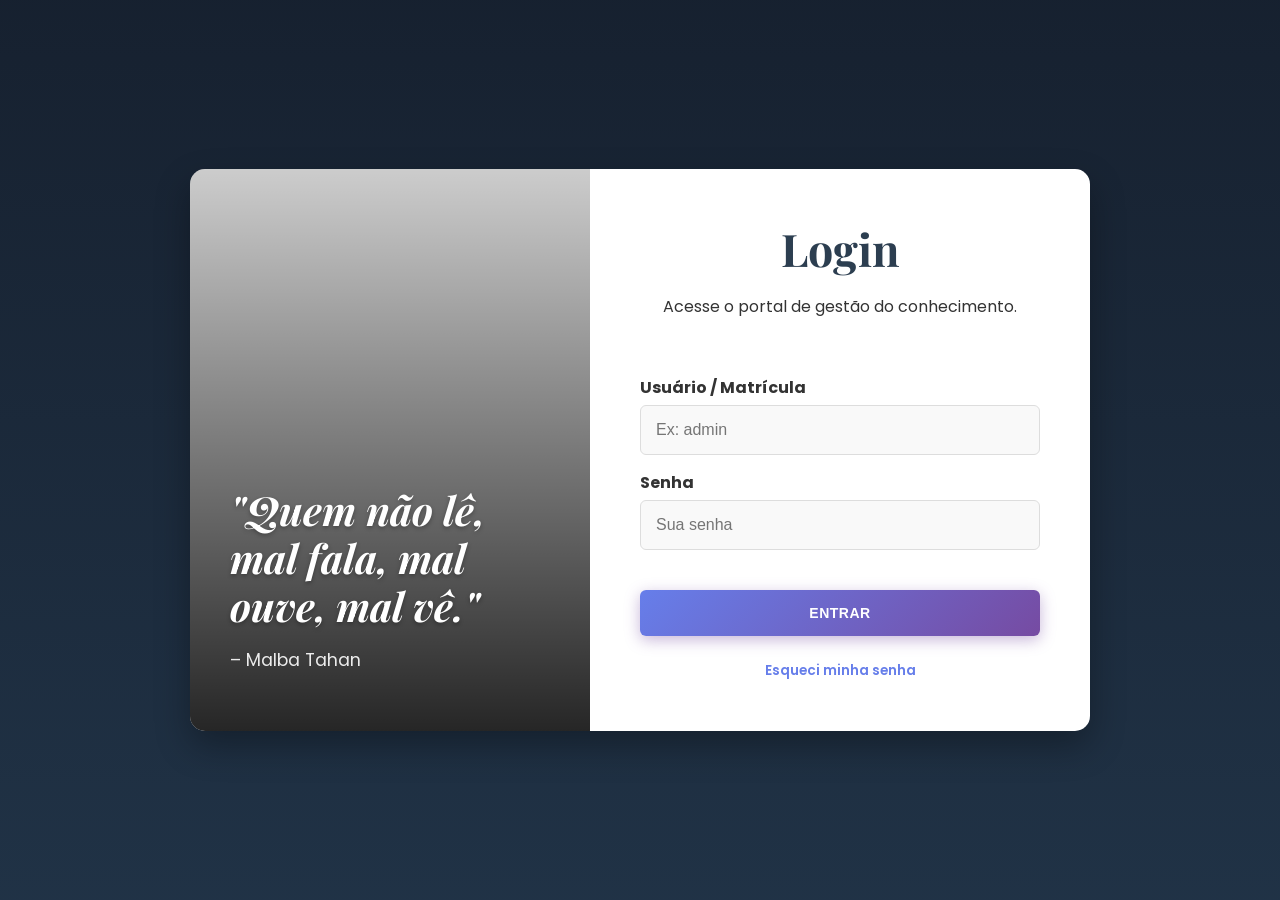
==== login.html @ e7c08247 "primeiro commit" ====
<!DOCTYPE html>
<html lang="pt-BR">
<head>
    <meta charset="UTF-8">
    <meta name="viewport" content="width=device-width, initial-scale=1.0">
    <title>BiblioTech - Login</title>
    <link rel="stylesheet" href="styles.css">
    <!-- Importando fontes elegantes do Google Fonts -->
    <link href="https://fonts.googleapis.com/css2?family=Playfair+Display:ital,wght@0,700;1,400&family=Poppins:wght@300;400;600&display=swap" rel="stylesheet">
</head>
<body>
    <div class="login-container">
        <div class="login-card">
            <!-- Lado da Imagem (Decorativo) -->
            <div class="login-image-side">
                <div class="overlay-content">
                    <h2 id="frase-destaque"></h2>
                    <p id="autor-frase"></p>
                </div>
            </div>

            <!-- Lado do Formulário -->
            <div class="login-form-side">
                <div class="login-header">
                    <h1>Login</h1>
                    <p>Acesse o portal de gestão do conhecimento.</p>
                </div>
                
                <form onsubmit="realizarLogin(event)">
                    <div class="form-group">
                        <label for="usuario">Usuário / Matrícula</label>
                        <input type="text" id="usuario" placeholder="Ex: admin" required>
                    </div>
                    
                    <div class="form-group">
                        <label for="senha">Senha</label>
                        <input type="password" id="senha" placeholder="Sua senha" required>
                    </div>

                    <button type="submit" class="btn-primary full-width">Entrar</button>
                </form>
                
                <div class="login-footer">
                    <a href="#">Esqueci minha senha</a>
                </div>
            </div>
        </div>
    </div>

    <script>
        // Frases motivacionais aleatórias
        const frases = [
            { texto: "Um livro é um sonho que você segura na mão.", autor: "Neil Gaiman" },
            { texto: "Ler é viajar sem sair do lugar.", autor: "Autor Desconhecido" },
            { texto: "A leitura engrandece a alma.", autor: "Voltaire" },
            { texto: "Quem não lê, mal fala, mal ouve, mal vê.", autor: "Malba Tahan" },
            { texto: "Muitos homens iniciaram uma nova era na sua vida a partir da leitura de um livro.", autor: "Henry David Thoreau" },
            { texto: "Os livros não mudam o mundo, quem muda o mundo são as pessoas. Os livros só mudam as pessoas.", autor: "Mário Quintana" },
            { texto: "A leitura é para o intelecto o que o exercício é para o corpo.", autor: "Joseph Addison" },
            { texto: "Sempre imaginei que o paraíso fosse uma espécie de livraria.", autor: "Jorge Luis Borges" }
        ];

        // Seleciona uma frase aleatória ao carregar
        const fraseEl = document.getElementById('frase-destaque');
        const autorEl = document.getElementById('autor-frase');
        
        const indiceAleatorio = Math.floor(Math.random() * frases.length);
        fraseEl.textContent = `"${frases[indiceAleatorio].texto}"`;
        autorEl.textContent = `– ${frases[indiceAleatorio].autor}`;

        function realizarLogin(event) {
            event.preventDefault();
            // Simulação de autenticação
            const usuario = document.getElementById('usuario').value;
            const senha = document.getElementById('senha').value;

            // Lógica simples para definir o papel (role)
            let role = 'user'; // Papel padrão
            if (usuario.toLowerCase() === 'admin' && senha === 'admin') {
                role = 'admin';
            }

            localStorage.setItem('usuarioLogado', usuario);
            localStorage.setItem('userRole', role); // Salva o papel do usuário
            // Simula o login redirecionando para o painel principal
            window.location.href = "index.html";
        }
    </script>
</body>
</html>
---- styles.css ----
body {
    font-family: 'Poppins', sans-serif; /* Fonte mais moderna para o corpo */
    margin: 0;
    background-color: #f4f4f9;
    color: #333;
}

.app-container {
    display: flex;
    min-height: 100vh;
}

/* Sidebar */
.sidebar {
    width: 250px;
    background-color: #2c3e50; /* Cor de fundo de segurança */
    /* Textura de fundo com livros para a barra lateral */
    background-image: linear-gradient(rgba(44, 62, 80, 0.9), rgba(44, 62, 80, 0.9)), url('https://images.unsplash.com/photo-1481627834876-b7833e8f5570?ixlib=rb-1.2.1&auto=format&fit=crop&w=2282&q=80');
    background-size: cover;
    color: white;
    display: flex;
    flex-direction: column;
}

.sidebar .logo {
    padding: 20px;
    text-align: center;
    background-color: #1a252f;
}

/* Adiciona um ícone de livros antes do título */
.sidebar .logo h2::before {
    content: "📚 ";
}

.sidebar nav ul {
    list-style: none;
    padding: 0;
    margin: 0;
}

.sidebar nav a {
    display: block;
    padding: 15px 20px;
    color: #ecf0f1;
    text-decoration: none;
    border-bottom: 1px solid #34495e;
}

.sidebar nav a:hover, .sidebar nav a.active {
    background-color: #34495e;
}

/* Conteúdo Principal */
.content {
    flex: 1;
    padding: 20px;
    /* Fundo temático para a área principal */
    background-image: linear-gradient(rgba(244, 244, 249, 0.92), rgba(244, 244, 249, 0.92)), url('https://images.unsplash.com/photo-1507842217121-9e93c8ddd37f?ixlib=rb-1.2.1&auto=format&fit=crop&w=1950&q=80');
    background-size: cover;
    background-attachment: fixed;
}

header {
    display: flex;
    justify-content: space-between;
    align-items: center;
    margin-bottom: 30px;
    border-bottom: 2px solid #ddd;
    padding-bottom: 10px;
}

header #usuario-logado {
    font-weight: bold;
    animation: fadeIn 2.5s ease-in-out;
}

.card {
    background: white;
    padding: 20px;
    border-radius: 8px;
    box-shadow: 0 2px 5px rgba(0,0,0,0.1);
    margin-bottom: 20px;
}

.form-group {
    margin-bottom: 15px;
}

.form-group label {
    display: block;
    margin-bottom: 5px;
    font-weight: bold;
}

.form-group input {
    width: 100%;
    padding: 10px;
    border: 1px solid #ccc;
    border-radius: 4px;
    box-sizing: border-box;
}

.btn-primary {
    /* Gradiente chamativo */
    background: linear-gradient(135deg, #667eea 0%, #764ba2 100%); /* Roxo/Azul Vibrante */
    color: white;
    border: none;
    padding: 10px 20px;
    border-radius: 6px;
    cursor: pointer;
    font-size: 16px;
    font-weight: 600;
    box-shadow: 0 4px 15px rgba(118, 75, 162, 0.4); /* Sombra colorida */
    transition: transform 0.2s, box-shadow 0.2s;
}

.btn-primary:hover {
    transform: translateY(-2px);
    box-shadow: 0 6px 20px rgba(118, 75, 162, 0.6);
}

.btn-excluir {
    background-color: #e74c3c;
    color: white;
    border: none;
    border-radius: 4px;
    padding: 5px 10px;
    cursor: pointer;
    font-size: 0.8rem;
    font-weight: bold;
    transition: background-color 0.2s;
}
.btn-excluir:hover {
    background-color: #c0392b;
}

/* Tabela */
.tabela-dados {
    width: 100%;
    border-collapse: collapse;
    margin-top: 10px;
}

.tabela-dados th, .tabela-dados td {
    padding: 12px;
    text-align: left;
    border-bottom: 1px solid #ddd;
}

.status-atrasado { color: #e74c3c; font-weight: bold; }
.status-aberto { color: #2980b9; font-weight: bold; }

/* Miniatura da capa na tabela de empréstimos */
.capa-miniatura {
    width: 30px;
    height: 45px;
    object-fit: cover;
    border-radius: 2px;
    box-shadow: 0 1px 3px rgba(0,0,0,0.2);
}

/* Estilos da Página de Login */
.login-container {
    display: flex;
    justify-content: center;
    align-items: center;
    height: 100vh;
    background-color: #1a252f;
    /* Imagem profissional: Biblioteca com estantes e pessoas lendo/estudando */
    background-image: linear-gradient(rgba(20, 30, 48, 0.6), rgba(36, 59, 85, 0.6)), url('https://images.unsplash.com/photo-1524995997946-a1c2e315a42f?ixlib=rb-1.2.1&auto=format&fit=crop&w=1950&q=80');
    background-size: cover;
    background-position: center;
    background-attachment: fixed;
}

.login-card {
    display: flex; /* Ativa o layout lado a lado */
    background: white;
    border-radius: 15px;
    box-shadow: 0 15px 35px rgba(0,0,0,0.3);
    width: 90%;
    max-width: 900px;
    min-height: 550px;
    overflow: hidden; /* Garante que a imagem respeite as bordas arredondadas */
    padding: 0; /* Remove padding do container principal */
    border-top: none; /* Remove a borda superior do estilo anterior */
}

/* Lado da Imagem */
.login-image-side {
    flex: 1; /* Ocupa 50% do espaço */
    background-image: url('https://images.unsplash.com/photo-1521587760476-6c12a4b040da?ixlib=rb-1.2.1&auto=format&fit=crop&w=1350&q=80');
    background-size: cover;
    background-position: center;
    position: relative;
    display: flex;
    align-items: flex-end;
    color: white;
}

.login-image-side::before {
    content: '';
    position: absolute;
    top: 0; left: 0; right: 0; bottom: 0;
    background: linear-gradient(to top, rgba(0,0,0,0.85), rgba(0,0,0,0.2));
}

.overlay-content {
    position: relative;
    padding: 40px;
    z-index: 1;
    animation: fadeIn 2.5s ease-in-out; /* Aplica a animação mais lenta */
}

.overlay-content h2 {
    font-family: 'Playfair Display', serif;
    font-style: italic;
    margin-bottom: 15px;
    font-size: 2.5rem;
    line-height: 1.2;
    text-shadow: 0 2px 4px rgba(0,0,0,0.3);
}

.overlay-content p {
    font-size: 1.1rem;
    opacity: 0.9;
}

/* Lado do Formulário */
.login-form-side {
    flex: 1; /* Ocupa os outros 50% */
    padding: 50px;
    display: flex;
    flex-direction: column;
    justify-content: center;
}

.login-header {
    text-align: center;
    margin-bottom: 40px;
}

.login-header h1 {
    margin: 0 0 10px 0;
    font-family: 'Playfair Display', serif;
    color: #2c3e50;
    font-size: 2.8rem;
    font-weight: 700;
}

/* Inputs mais bonitos */
.login-form-side input { /* Seletor mais específico */
    padding: 15px;
    background-color: #f9f9f9;
    border: 1px solid #ddd;
    border-radius: 6px;
    font-size: 16px;
    transition: border-color 0.3s;
}

.login-form-side input:focus { /* Seletor mais específico */
    border-color: #667eea;
    background-color: #fff;
    outline: none;
    box-shadow: 0 0 0 3px rgba(102, 126, 234, 0.1);
}

.full-width {
    width: 100%;
    font-size: 18px;
    padding: 15px;
    margin-top: 25px;
    font-weight: bold;
    letter-spacing: 0.5px;
    text-transform: uppercase;
    font-size: 14px;
}

.login-footer {
    text-align: center;
    margin-top: 25px;
    font-size: 0.85rem;
    color: #7f8c8d;
}

.login-footer a {
    color: #667eea;
    text-decoration: none;
    font-weight: 600;
}

.login-footer a:hover {
    text-decoration: underline;
}

/* Responsividade para celulares */
@media (max-width: 768px) {
    .login-card {
        flex-direction: column;
        max-width: 400px;
        min-height: auto;
    }
    .login-image-side {
        display: none; /* Esconde a imagem em telas pequenas */
    }
    .login-form-side {
        padding: 30px;
    }
}

/* Animação de Fade In */
@keyframes fadeIn {
    from {
        opacity: 0;
        transform: translateY(20px);
    }
    to {
        opacity: 1;
        transform: translateY(0);
    }
}

/* Estilos da Seção de Livros */
.genero-titulo {
    border-bottom: 2px solid #2c3e50;
    padding-bottom: 5px;
    margin-top: 30px;
    color: #2c3e50;
}

.livros-lista {
    display: flex;
    flex-wrap: wrap;
    gap: 25px;
    margin-top: 20px;
    justify-content: flex-start;
}

.livro-card {
    background-color: #fff;
    border-radius: 12px;
    box-shadow: 0 4px 15px rgba(0,0,0,0.08);
    width: 180px;
    text-align: center;
    position: relative;
    padding: 15px;
    transition: transform 0.3s ease, box-shadow 0.3s ease;
    cursor: pointer;
    display: flex;
    flex-direction: column;
    align-items: center;
    justify-content: space-between;
}

.livro-card:hover {
    transform: translateY(-8px);
    box-shadow: 0 12px 24px rgba(0,0,0,0.15);
}

.livro-capa {
    width: 100%;
    height: 240px;
    object-fit: cover;
    border-radius: 6px;
    /* Sombra mais elaborada para dar profundidade */
    box-shadow: 
        -1px 1px 3px rgba(0,0,0,0.1),
        -3px 3px 8px rgba(0,0,0,0.1),
        -5px 5px 15px rgba(0,0,0,0.1);
    margin-bottom: 10px;
    border: 1px solid rgba(0,0,0,0.1); /* Borda sutil */
    transition: transform 0.3s ease, box-shadow 0.3s ease;
}

.livro-card:hover .livro-capa {
    transform: scale(1.03); /* Aumenta levemente a capa */
    box-shadow: 
        -1px 1px 5px rgba(0,0,0,0.15),
        -5px 5px 15px rgba(0,0,0,0.15),
        -10px 10px 25px rgba(0,0,0,0.15);
}

.livro-titulo {
    font-weight: 700;
    margin-top: 10px;
    font-size: 0.95rem;
    color: #2c3e50;
    line-height: 1.4;
    min-height: 40px;
}

.btn-excluir-livro {
    position: absolute;
    top: 5px;
    right: 5px;
    background-color: #e74c3c;
    color: white;
    border: none;
    border-radius: 50%;
    width: 25px;
    height: 25px;
    font-weight: bold;
    cursor: pointer;
    opacity: 0.8;
    transition: opacity 0.2s;
}
.btn-excluir-livro:hover {
    opacity: 1;
}

.btn-solicitar {
    margin-top: 12px;
    padding: 8px 16px;
    background-color: #667eea;
    color: white;
    border: none;
    border-radius: 20px;
    font-size: 0.85rem;
    font-weight: 600;
    cursor: pointer;
    transition: background-color 0.2s;
    width: 100%;
}

.btn-solicitar:hover {
    background-color: #5a6fd6;
}

/* Estilos do Modal */
.modal {
    display: none;
    position: fixed;
    z-index: 1000;
    left: 0;
    top: 0;
    width: 100%;
    height: 100%;
    overflow: auto;
    background-color: rgba(0,0,0,0.6);
    justify-content: center;
    align-items: center;
}

.modal-content {
    background-color: #fefefe;
    margin: auto;
    padding: 30px;
    border-radius: 15px;
    box-shadow: 0 5px 25px rgba(0,0,0,0.3);
    width: 90%;
    max-width: 800px;
    position: relative;
    animation: fadeIn 0.5s;
}

.close-button {
    color: #aaa;
    position: absolute;
    top: 15px;
    right: 25px;
    font-size: 28px;
    font-weight: bold;
    cursor: pointer;
}

.close-button:hover,
.close-button:focus {
    color: #333;
}

.modal-body {
    display: flex;
    gap: 30px;
}

.modal-capa {
    width: 250px;
    height: auto;
    object-fit: contain;
    border-radius: 10px;
    box-shadow: 0 4px 15px rgba(0,0,0,0.2);
}

.modal-info {
    flex: 1;
}

.modal-info h2 {
    margin-top: 0;
    color: #2c3e50;
}

.modal-info h3 {
    border-bottom: 2px solid #667eea;
    padding-bottom: 5px;
    margin-top: 20px;
    color: #333;
}

.modal-info p {
    line-height: 1.6;
    text-align: justify;
}
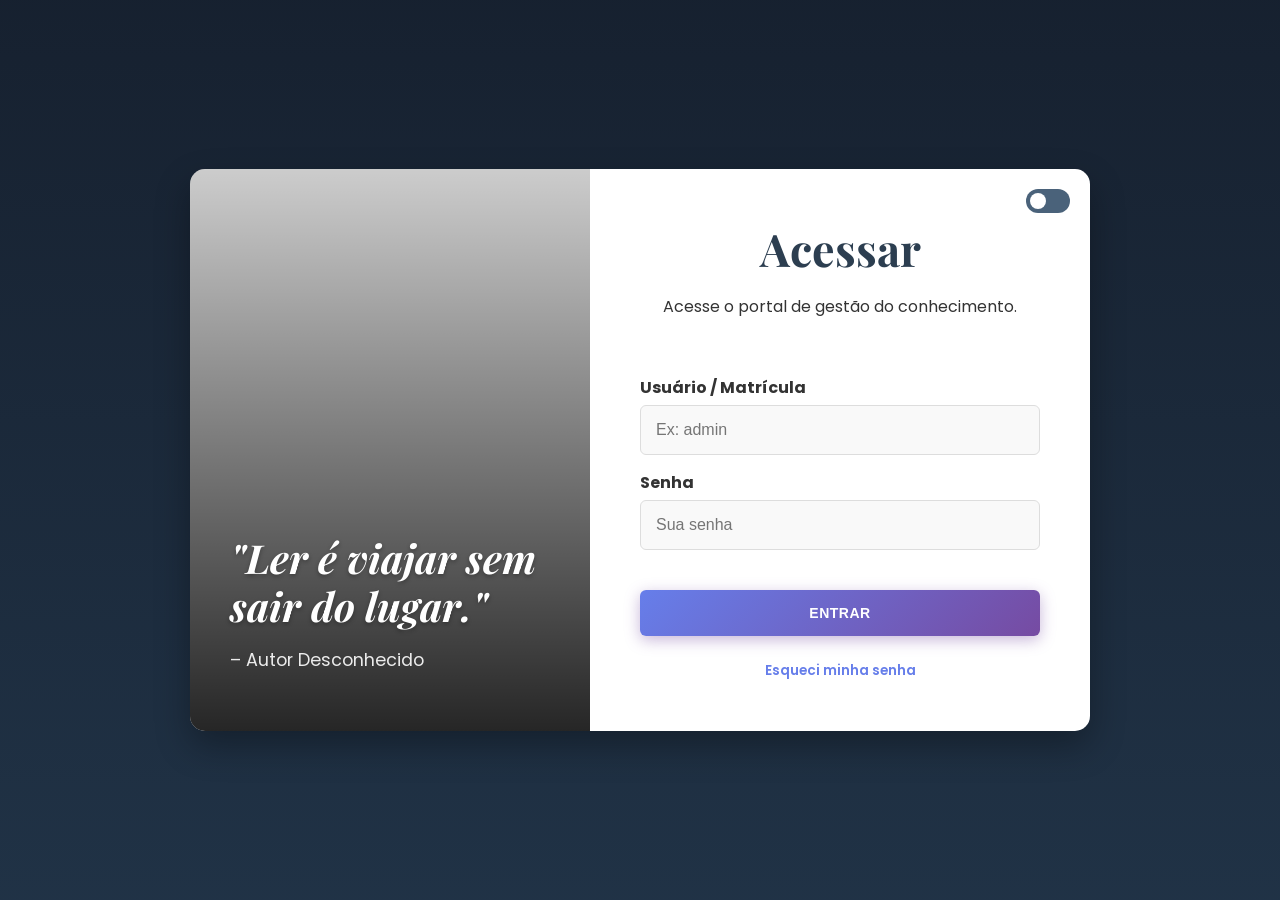
==== commit 82cd9dcd: "atualização tela home" ====
--- a/login.html
+++ b/login.html
@@ -3,7 +3,7 @@
 <head>
     <meta charset="UTF-8">
     <meta name="viewport" content="width=device-width, initial-scale=1.0">
-    <title>BiblioTech - Login</title>
+    <title>BiblioTech - Acesso</title>
     <link rel="stylesheet" href="styles.css">
     <!-- Importando fontes elegantes do Google Fonts -->
     <link href="https://fonts.googleapis.com/css2?family=Playfair+Display:ital,wght@0,700;1,400&family=Poppins:wght@300;400;600&display=swap" rel="stylesheet">
@@ -21,8 +21,16 @@
 
             <!-- Lado do Formulário -->
             <div class="login-form-side">
+                <!-- Botão de Modo Noturno -->
+                <div class="theme-switch-wrapper" style="position: absolute; top: 20px; right: 20px;">
+                    <label class="theme-switch" for="dark-mode-toggle">
+                        <input type="checkbox" id="dark-mode-toggle" />
+                        <span class="slider round"></span>
+                    </label>
+                </div>
+
                 <div class="login-header">
-                    <h1>Login</h1>
+                    <h1>Acessar</h1>
                     <p>Acesse o portal de gestão do conhecimento.</p>
                 </div>
                 
@@ -41,10 +49,40 @@
                 </form>
                 
                 <div class="login-footer">
-                    <a href="#">Esqueci minha senha</a>
+                    <a href="#" onclick="abrirModalRecuperarSenha(event)">Esqueci minha senha</a>
                 </div>
             </div>
         </div>
+    </div>
+
+    <!-- Modal de Recuperação de Senha -->
+    <div id="recuperar-senha-modal" class="modal">
+        <div class="modal-content" style="max-width: 450px;">
+            <span class="close-button" onclick="fecharModalRecuperarSenha()">&times;</span>
+            <h2>Recuperar Senha</h2>
+            <p>Informe sua matrícula para encontrar sua senha.</p>
+            <form onsubmit="recuperarSenha(event)">
+                <div class="form-group">
+                    <label for="matricula-recuperar">Usuário / Matrícula</label>
+                    <input type="text" id="matricula-recuperar" placeholder="Sua matrícula" required>
+                </div>
+                <button type="submit" class="btn-primary full-width">Recuperar</button>
+            </form>
+            <div id="resultado-recuperacao" style="margin-top: 20px; text-align: center;"></div>
+        </div>
+    </div>
+
+    <!-- Tela de Carregamento com Animação de Livro -->
+    <div id="loading-overlay">
+        <div class="book">
+            <div class="book__pg-shadow"></div>
+            <div class="book__pg"></div>
+            <div class="book__pg book__pg--2"></div>
+            <div class="book__pg book__pg--3"></div>
+            <div class="book__pg book__pg--4"></div>
+            <div class="book__pg book__pg--5"></div>
+        </div>
+        <p>Verificando, aguarde...</p>
     </div>
 
     <script>
@@ -68,8 +106,72 @@
         fraseEl.textContent = `"${frases[indiceAleatorio].texto}"`;
         autorEl.textContent = `– ${frases[indiceAleatorio].autor}`;
 
+        // --- Lógica do Modo Noturno ---
+        const darkModeToggle = document.getElementById('dark-mode-toggle');
+
+        function toggleDarkMode() {
+            document.body.classList.toggle('dark-mode');
+            const isDarkMode = document.body.classList.contains('dark-mode');
+            localStorage.setItem('theme', isDarkMode ? 'dark' : 'light');
+        }
+
+        // Aplica o tema ao carregar a página
+        if (localStorage.getItem('theme') === 'dark') {
+            document.body.classList.add('dark-mode');
+            if (darkModeToggle) darkModeToggle.checked = true;
+        }
+
+        // Adiciona o evento de clique ao botão
+        if (darkModeToggle) {
+            darkModeToggle.addEventListener('change', toggleDarkMode);
+        }
+        // --- Fim da Lógica do Modo Noturno ---
+
+        // --- Lógica de Recuperação de Senha ---
+        // OBS: A lista de alunos é duplicada aqui para a simulação,
+        // pois a página de login não carrega o script.js principal.
+        const mockAlunos = [
+            { id: 1, nome: 'Maria Oliveira', matricula: 'RA001', senha: '123' },
+            { id: 2, nome: 'Pedro Santos', matricula: 'RA002', senha: '456' },
+            { id: 3, nome: 'Davi Soares', matricula: 'admin', senha: 'admin' }
+        ];
+
+        const modalRecuperar = document.getElementById('recuperar-senha-modal');
+        const resultadoRecuperacaoEl = document.getElementById('resultado-recuperacao');
+
+        function abrirModalRecuperarSenha(event) {
+            event.preventDefault();
+            resultadoRecuperacaoEl.innerHTML = ''; // Limpa resultados anteriores
+            document.getElementById('matricula-recuperar').value = ''; // Limpa input
+            modalRecuperar.style.display = 'flex';
+        }
+
+        function fecharModalRecuperarSenha() {
+            modalRecuperar.style.display = 'none';
+        }
+
+        function recuperarSenha(event) {
+            event.preventDefault();
+            const matricula = document.getElementById('matricula-recuperar').value;
+            const alunoEncontrado = mockAlunos.find(aluno => aluno.matricula.toLowerCase() === matricula.toLowerCase());
+
+            if (alunoEncontrado) {
+                resultadoRecuperacaoEl.innerHTML = `<p style="color: #27ae60; font-weight: bold;">Usuário encontrado! Sua senha é: <strong>${alunoEncontrado.senha}</strong></p>`;
+            } else {
+                resultadoRecuperacaoEl.innerHTML = `<p style="color: #e74c3c; font-weight: bold;">Usuário não encontrado. Verifique a matrícula e tente novamente.</p>`;
+            }
+        }
+
+        // Fecha o modal se clicar fora dele
+        window.addEventListener('click', (event) => { if (event.target == modalRecuperar) fecharModalRecuperarSenha(); });
+        // --- Fim da Lógica de Recuperação de Senha ---
+
         function realizarLogin(event) {
             event.preventDefault();
+
+            // Mostra a tela de carregamento
+            document.getElementById('loading-overlay').style.display = 'flex';
+
             // Simulação de autenticação
             const usuario = document.getElementById('usuario').value;
             const senha = document.getElementById('senha').value;
@@ -82,8 +184,11 @@
 
             localStorage.setItem('usuarioLogado', usuario);
             localStorage.setItem('userRole', role); // Salva o papel do usuário
-            // Simula o login redirecionando para o painel principal
-            window.location.href = "index.html";
+
+            // Simula uma verificação de 2 segundos e depois redireciona
+            setTimeout(() => {
+                window.location.href = "index.html";
+            }, 2000);
         }
     </script>
 </body>
--- a/styles.css
+++ b/styles.css
@@ -7,7 +7,7 @@
 
 .app-container {
     display: flex;
-    min-height: 100vh;
+    min-height: calc(100vh - 45px); /* Ajuste para a top-bar */
 }
 
 /* Sidebar */
@@ -55,10 +55,11 @@
 .content {
     flex: 1;
     padding: 20px;
-    /* Fundo temático para a área principal */
-    background-image: linear-gradient(rgba(244, 244, 249, 0.92), rgba(244, 244, 249, 0.92)), url('https://images.unsplash.com/photo-1507842217121-9e93c8ddd37f?ixlib=rb-1.2.1&auto=format&fit=crop&w=1950&q=80');
-    background-size: cover;
-    background-attachment: fixed;
+    display: flex;
+    flex-direction: column;
+    background-image: none;
+    background-color: #eef1f5; /* Fundo padrão profissional */
+    transition: background-color 0.3s ease; /* Transição suave de cor */
 }
 
 header {
@@ -85,6 +86,7 @@
 
 .form-group {
     margin-bottom: 15px;
+    position: relative; /* Para posicionar o container de sugestões */
 }
 
 .form-group label {
@@ -234,6 +236,7 @@
     display: flex;
     flex-direction: column;
     justify-content: center;
+    position: relative; /* Para posicionar o toggle de tema */
 }
 
 .login-header {
@@ -361,7 +364,7 @@
 .livro-capa {
     width: 100%;
     height: 240px;
-    object-fit: cover;
+    object-fit: contain;
     border-radius: 6px;
     /* Sombra mais elaborada para dar profundidade */
     box-shadow: 
@@ -501,4 +504,525 @@
 .modal-info p {
     line-height: 1.6;
     text-align: justify;
+}
+
+/* Estilos da Página Splash (home.html) */
+.splash-container {
+    display: flex;
+    justify-content: center;
+    align-items: center;
+    height: 100vh;
+    text-align: center;
+    color: white;
+    /* Imagem de fundo profissional com tema de biblioteca */
+    background-image: linear-gradient(rgba(0, 0, 0, 0.6), rgba(0, 0, 0, 0.6)), url('https://images.unsplash.com/photo-1507842217343-583bb7270b66?auto=format&fit=crop&w=1950&q=80');
+    background-size: cover;
+    background-position: center;
+    font-family: 'Poppins', sans-serif;
+    padding: 20px;
+    box-sizing: border-box;
+}
+
+.splash-content {
+    animation: fadeIn 2s ease-in-out;
+    /* Efeito de moldura bonita e moderna (glassmorphism) */
+    background: rgba(255, 255, 255, 0.1);
+    backdrop-filter: blur(8px);
+    -webkit-backdrop-filter: blur(8px); /* Para compatibilidade com Safari */
+    padding: 40px 60px;
+    border-radius: 15px;
+    border: 1px solid rgba(255, 255, 255, 0.2);
+    box-shadow: 0 8px 32px 0 rgba(0, 0, 0, 0.37);
+}
+
+.splash-content h1 {
+    font-family: 'Playfair Display', serif;
+    font-size: 4rem;
+    margin-bottom: 10px;
+    text-shadow: 0 2px 4px rgba(0,0,0,0.5);
+}
+
+.splash-content p {
+    font-size: 1.2rem;
+    margin-bottom: 30px;
+    text-shadow: 0 1px 3px rgba(0,0,0,0.5);
+}
+
+.btn-splash {
+    background: linear-gradient(135deg, #667eea 0%, #764ba2 100%);
+    color: white;
+    padding: 15px 35px;
+    border-radius: 50px;
+    text-decoration: none;
+    font-size: 1.1rem;
+    font-weight: 600;
+    box-shadow: 0 4px 15px rgba(0,0,0,0.2);
+    transition: transform 0.3s, box-shadow 0.3s;
+    display: inline-block;
+}
+
+.btn-splash:hover {
+    transform: translateY(-3px);
+    box-shadow: 0 6px 20px rgba(0,0,0,0.3);
+}
+
+/* Estilos da Tela de Carregamento */
+#loading-overlay {
+    position: fixed;
+    top: 0;
+    left: 0;
+    width: 100%;
+    height: 100%;
+    background-color: rgba(255, 255, 255, 0.9);
+    display: none; /* Inicia oculto */
+    justify-content: center;
+    align-items: center;
+    flex-direction: column;
+    z-index: 2000;
+}
+
+body.dark-mode #loading-overlay {
+    background-color: rgba(26, 37, 47, 0.9);
+}
+
+body.dark-mode #loading-overlay p {
+    color: #ecf0f1;
+}
+
+#loading-overlay p {
+    margin-top: 20px;
+    font-size: 1.2rem;
+    font-weight: 600;
+    color: #2c3e50;
+}
+
+/* Animação do Livro */
+.book {
+    --color: #fff;
+    --duration: 6.8s;
+    width: 32px;
+    height: 12px;
+    position: relative;
+    margin: 32px 0 0 0;
+    zoom: 1.5;
+}
+
+.book .book__pg-shadow {
+    width: 100%;
+    height: 100%;
+    position: absolute;
+    left: 0;
+    top: 0;
+    transform-origin: left center;
+    transform: scaleY(0);
+    animation: book-page-shadow var(--duration) linear infinite;
+}
+
+.book .book__pg {
+    width: 16px;
+    height: 10px;
+    position: absolute;
+    top: 0;
+    left: 50%;
+    transform-origin: left center;
+    border-radius: 0 2px 2px 0;
+    background: var(--color);
+    transform: scaleY(0);
+    animation: book-page var(--duration) linear infinite;
+}
+
+.book .book__pg--2 { animation-delay: 0.25s; }
+.book .book__pg--3 { animation-delay: 0.5s; }
+.book .book__pg--4 { animation-delay: 0.75s; }
+.book .book__pg--5 { animation-delay: 1s; }
+
+@keyframes book-page {
+    0%, 12.5% { transform: scaleY(0); }
+    25%, 75% { transform: scaleY(1); }
+    87.5%, 100% { transform: scaleY(0); }
+}
+
+@keyframes book-page-shadow {
+    0%, 12.5% { transform: scaleY(0); }
+    25%, 75% { transform: scaleY(1); }
+    87.5%, 100% { transform: scaleY(0); }
+}
+
+/* Estilos para a seção de Comentários/Feedback */
+.comentario-item {
+    background-color: #f8f9fa;
+    padding: 12px;
+    border-radius: 8px;
+    margin-bottom: 12px;
+    border-left: 4px solid #667eea; /* Detalhe colorido à esquerda */
+    box-shadow: 0 1px 3px rgba(0,0,0,0.05);
+}
+
+.comentario-header {
+    display: flex;
+    justify-content: space-between;
+    font-size: 0.9rem;
+    margin-bottom: 6px;
+    color: #2c3e50;
+}
+
+.comentario-data {
+    font-size: 0.8rem;
+    color: #95a5a6;
+}
+
+.comentario-texto {
+    margin: 0;
+    font-size: 0.95rem;
+    color: #555;
+    line-height: 1.4;
+}
+
+#texto-novo-comentario {
+    width: 100%;
+    padding: 12px;
+    border: 1px solid #ddd;
+    border-radius: 6px;
+    resize: vertical; /* Permite redimensionar apenas verticalmente */
+    font-family: inherit;
+    box-sizing: border-box;
+    transition: border-color 0.3s;
+}
+
+#texto-novo-comentario:focus {
+    border-color: #667eea;
+    outline: none;
+}
+
+/* Estilos para as Estrelas de Classificação */
+.star-filled { color: #f1c40f; } /* Amarelo/Dourado */
+.star-empty { color: #ccc; }
+.stars-display { font-size: 1rem; }
+
+.rating-container {
+    display: flex;
+    align-items: center;
+    margin-bottom: 10px;
+}
+
+.stars-input span {
+    font-size: 1.5rem;
+    color: #ccc;
+    cursor: pointer;
+    transition: color 0.2s, transform 0.1s;
+    display: inline-block;
+}
+
+.stars-input span.active, .stars-input span:hover {
+    color: #f1c40f;
+    transform: scale(1.1);
+}
+
+/* Estilos para o Toggle de Modo Escuro */
+.theme-switch-wrapper {
+    display: flex;
+    align-items: center;
+}
+.theme-switch {
+    display: inline-block;
+    height: 24px;
+    position: relative;
+    width: 44px;
+}
+.theme-switch input {
+    opacity: 0;
+    width: 0;
+    height: 0;
+}
+.slider {
+    background-color: #4a627a;
+    bottom: 0;
+    cursor: pointer;
+    left: 0;
+    position: absolute;
+    right: 0;
+    top: 0;
+    transition: .4s;
+}
+.slider:before {
+    background-color: #fff;
+    bottom: 4px;
+    content: "";
+    height: 16px;
+    left: 4px;
+    position: absolute;
+    transition: .4s;
+    width: 16px;
+}
+input:checked + .slider {
+    background-color: #667eea;
+}
+input:checked + .slider:before {
+    transform: translateX(20px);
+}
+.slider.round {
+    border-radius: 34px;
+}
+.slider.round:before {
+    border-radius: 50%;
+}
+
+/* --- TEMA MODO ESCURO --- */
+body.dark-mode {
+    background-color: #1a252f;
+    color: #ecf0f1;
+}
+
+/* Estilos do Modo Escuro para a Página de Login */
+body.dark-mode .login-card {
+    background: #2c3e50;
+    box-shadow: 0 15px 35px rgba(0,0,0,0.5);
+}
+
+body.dark-mode .login-header h1,
+body.dark-mode .login-header p {
+    color: #ecf0f1;
+}
+
+body.dark-mode .login-form-side input {
+    background-color: #34495e;
+    color: #ecf0f1;
+    border: 1px solid #4a627a;
+}
+
+body.dark-mode .login-form-side input:focus {
+    border-color: #764ba2;
+    background-color: #3a506b;
+    box-shadow: 0 0 0 3px rgba(118, 75, 162, 0.2);
+}
+
+body.dark-mode .login-footer {
+    color: #95a5a6;
+}
+
+body.dark-mode .login-footer a {
+    color: #76a9ea;
+}
+
+/* Estilos do Modo Escuro para o Modal de Recuperação de Senha */
+body.dark-mode #recuperar-senha-modal .modal-content {
+    background-color: #2c3e50;
+    color: #ecf0f1;
+}
+
+body.dark-mode #recuperar-senha-modal .close-button {
+    color: #bdc3c7;
+}
+
+body.dark-mode #recuperar-senha-modal .close-button:hover {
+    color: #fff;
+}
+
+/* Ajusta a cor das mensagens de sucesso/erro no modal de recuperação em modo escuro */
+body.dark-mode #resultado-recuperacao p[style*="#27ae60"] { color: #2ecc71 !important; }
+body.dark-mode #resultado-recuperacao p[style*="#e74c3c"] { color: #ff7675 !important; }
+
+
+body.dark-mode .content {
+    background-color: #212e3c;
+    background-image: none;
+}
+
+body.dark-mode .card {
+    background: #2c3e50;
+    color: #ecf0f1;
+    box-shadow: 0 2px 5px rgba(0,0,0,0.3);
+}
+
+body.dark-mode .tabela-dados th, 
+body.dark-mode .tabela-dados td {
+    border-bottom: 1px solid #34495e;
+}
+
+body.dark-mode header {
+    border-bottom: 2px solid #34495e;
+}
+
+body.dark-mode .form-group input,
+body.dark-mode textarea {
+    background-color: #34495e;
+    color: #ecf0f1;
+    border: 1px solid #4a627a;
+}
+body.dark-mode .form-group input::placeholder,
+body.dark-mode textarea::placeholder {
+    color: #95a5a6;
+}
+
+body.dark-mode .modal-content { background-color: #2c3e50; }
+body.dark-mode .modal-info h2,
+body.dark-mode .modal-info h3 { color: #fff; }
+body.dark-mode .close-button { color: #bdc3c7; }
+body.dark-mode .close-button:hover { color: #fff; }
+body.dark-mode .comentario-item { background-color: #34495e; border-left-color: #764ba2; }
+body.dark-mode .comentario-header { color: #ecf0f1; }
+body.dark-mode .comentario-texto { color: #bdc3c7; }
+body.dark-mode #texto-novo-comentario { background-color: #212e3c; border-color: #4a627a; color: #ecf0f1; }
+body.dark-mode .genero-titulo { color: #ecf0f1; border-bottom-color: #667eea; }
+body.dark-mode .livro-card { background-color: #34495e; box-shadow: 0 4px 15px rgba(0,0,0,0.2); }
+body.dark-mode .livro-titulo { color: #ecf0f1; }
+body.dark-mode .sidebar { background-image: linear-gradient(rgba(26, 37, 47, 0.95), rgba(26, 37, 47, 0.95)), url('https://images.unsplash.com/photo-1481627834876-b7833e8f5570?ixlib=rb-1.2.1&auto=format&fit=crop&w=2282&q=80'); }
+body.dark-mode .sidebar .logo { background-color: #111821; }
+body.dark-mode .suggestions-container {
+    background-color: #34495e;
+    border-color: #4a627a;
+}
+body.dark-mode .suggestion-item:hover {
+    background-color: #4a627a;
+}
+body.dark-mode .alerta-atrasos {
+    background-color: #4a3232;
+    border-color: #c0392b;
+    color: #f2d7d5;
+}
+
+body.dark-mode .alerta-atrasos h4 {
+    color: #f5b7b1;
+}
+
+body.dark-mode .destaques-titulo {
+    color: #a389d4; /* Roxo mais claro */
+}
+
+body.dark-mode .livro-card.destaque {
+    border-color: #f1c40f;
+}
+
+/* Estilos para a nova barra superior de informações */
+.top-info-bar {
+    background-color: #2c3e50;
+    color: #ecf0f1;
+    padding: 12px 20px;
+    display: flex;
+    justify-content: space-between;
+    align-items: center;
+    font-size: 0.9rem;
+    border-bottom: 1px solid #34495e;
+}
+
+.top-info-bar strong {
+    color: #f1c40f; /* Destaque em amarelo */
+}
+
+/* Estilos para a nova barra superior de informações */
+.top-info-bar {
+    background-color: #2c3e50;
+    color: #ecf0f1;
+    padding: 12px 20px;
+    display: flex;
+    justify-content: space-between;
+    align-items: center;
+    font-size: 0.9rem;
+    border-bottom: 1px solid #34495e;
+}
+
+.top-info-bar strong {
+    color: #f1c40f; /* Destaque em amarelo */
+}
+
+/* Estilo para o link do desenvolvedor na barra superior */
+.top-info-bar a {
+    color: #f1c40f;
+    text-decoration: none;
+    font-weight: bold;
+}
+
+.top-info-bar a:hover {
+    text-decoration: underline;
+}
+
+/* Estilos para o Rodapé */
+.app-footer {
+    margin-top: auto; /* Empurra o rodapé para o final do container flex */
+    padding-top: 20px;
+    border-top: 1px solid #ddd;
+    text-align: center;
+    font-size: 0.9rem;
+    color: #7f8c8d;
+}
+
+body.dark-mode .app-footer {
+    border-top-color: #34495e;
+    color: #95a5a6;
+}
+
+/* Estilos para o container de sugestões (autocomplete) */
+.suggestions-container {
+    display: none; /* Começa escondido */
+    position: absolute;
+    border: 1px solid #ddd;
+    border-top: none;
+    z-index: 99;
+    background-color: white;
+    width: 100%;
+    box-sizing: border-box;
+    max-height: 200px;
+    overflow-y: auto;
+    box-shadow: 0 3px 8px rgba(0,0,0,0.1);
+    border-radius: 0 0 6px 6px;
+}
+
+.suggestion-item {
+    padding: 12px;
+    cursor: pointer;
+    font-size: 0.95rem;
+}
+
+.suggestion-item:hover {
+    background-color: #f0f2f5;
+}
+
+/* Estilos para o Alerta de Atrasos */
+.alerta-atrasos {
+    background-color: #fff2f2;
+    border: 1px solid #e74c3c;
+    border-left-width: 5px;
+}
+
+.alerta-atrasos h4 {
+    margin-top: 0;
+    color: #c0392b;
+}
+
+.alerta-atrasos ul {
+    padding-left: 25px;
+    margin-top: 10px;
+    list-style-type: '👤';
+}
+
+.alerta-atrasos li {
+    padding-left: 8px;
+    margin-bottom: 5px;
+}
+
+/* Estilos para a Seção de Destaques */
+.destaques-titulo {
+    color: #764ba2; /* Roxo do gradiente */
+    font-family: 'Playfair Display', serif;
+    font-size: 1.8rem;
+    text-align: center;
+    margin-bottom: 20px;
+}
+
+.livro-card.destaque {
+    border: 2px solid #f1c40f; /* Borda dourada */
+}
+
+.destaque-badge {
+    position: absolute;
+    top: 10px;
+    left: -8px;
+    background: linear-gradient(135deg, #f1c40f 0%, #f39c12 100%); /* Gradiente dourado */
+    color: white;
+    padding: 5px 10px;
+    font-size: 0.8rem;
+    font-weight: bold;
+    border-radius: 4px;
+    box-shadow: 0 2px 5px rgba(0,0,0,0.2);
+    transform: rotate(-5deg);
 }
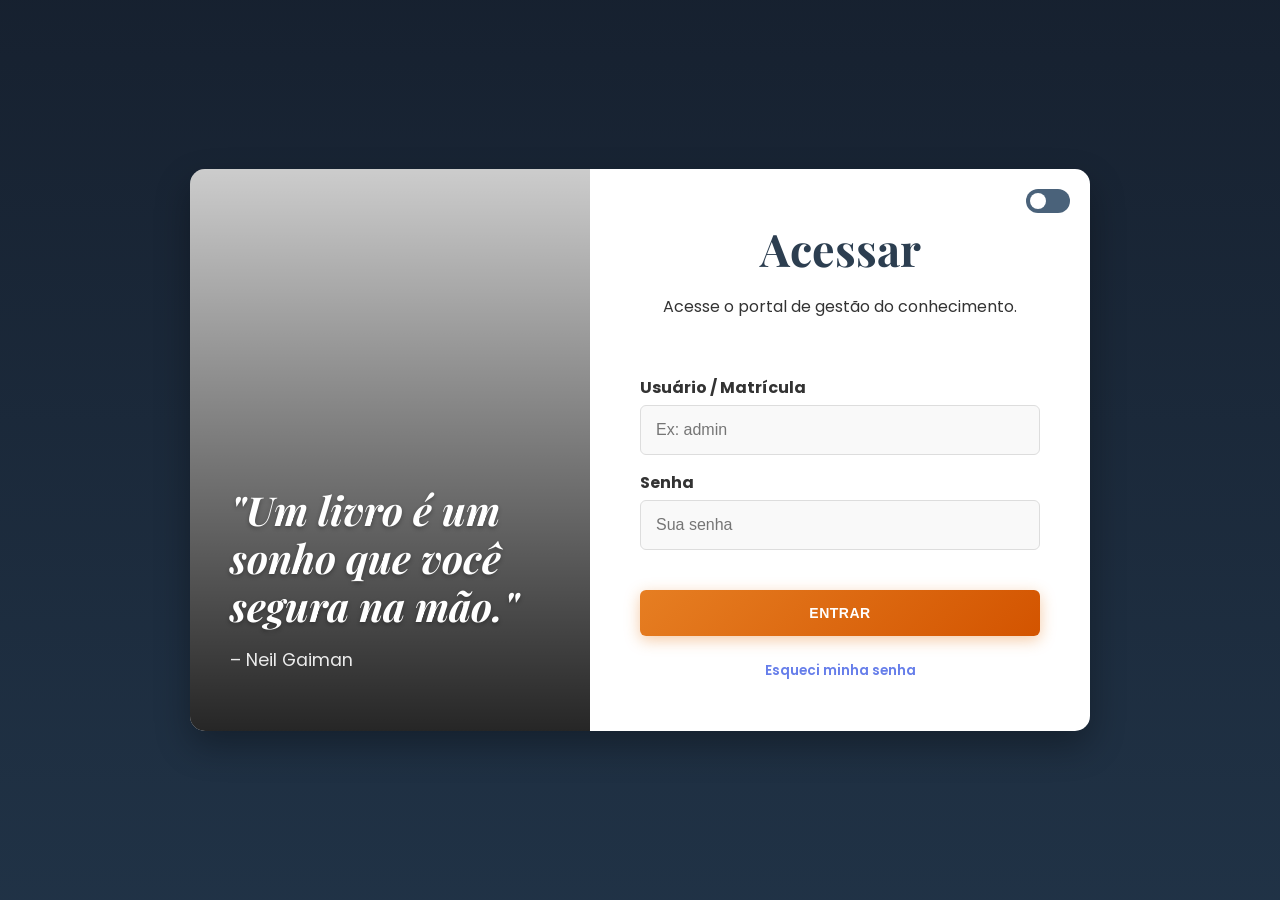
==== commit 0994a2ff: "atualização cadastro aluno 1.0" ====
--- a/login.html
+++ b/login.html
@@ -59,11 +59,11 @@
     <div id="recuperar-senha-modal" class="modal">
         <div class="modal-content" style="max-width: 450px;">
             <span class="close-button" onclick="fecharModalRecuperarSenha()">&times;</span>
-            <h2>Recuperar Senha</h2>
-            <p>Informe sua matrícula para encontrar sua senha.</p>
+            <h2>Redefinir Senha</h2>
+            <p>Informe sua matrícula ou e-mail para iniciar a redefinição. (Simulação)</p>
             <form onsubmit="recuperarSenha(event)">
                 <div class="form-group">
-                    <label for="matricula-recuperar">Usuário / Matrícula</label>
+                    <label for="matricula-recuperar">Matrícula ou E-mail</label>
                     <input type="text" id="matricula-recuperar" placeholder="Sua matrícula" required>
                 </div>
                 <button type="submit" class="btn-primary full-width">Recuperar</button>
@@ -131,9 +131,9 @@
         // OBS: A lista de alunos é duplicada aqui para a simulação,
         // pois a página de login não carrega o script.js principal.
         const mockAlunos = [
-            { id: 1, nome: 'Maria Oliveira', matricula: 'RA001', senha: '123' },
-            { id: 2, nome: 'Pedro Santos', matricula: 'RA002', senha: '456' },
-            { id: 3, nome: 'Davi Soares', matricula: 'admin', senha: 'admin' }
+            { id: 1, nome: 'Maria Oliveira', matricula: 'RA001', senha: '123', email: 'maria.o@email.com' },
+            { id: 2, nome: 'Pedro Santos', matricula: 'RA002', senha: '456', email: 'pedro.s@email.com' },
+            { id: 3, nome: 'Davi Soares', matricula: 'admin', senha: 'admin', email: 'davi.s@email.com' }
         ];
 
         const modalRecuperar = document.getElementById('recuperar-senha-modal');
@@ -152,11 +152,13 @@
 
         function recuperarSenha(event) {
             event.preventDefault();
-            const matricula = document.getElementById('matricula-recuperar').value;
-            const alunoEncontrado = mockAlunos.find(aluno => aluno.matricula.toLowerCase() === matricula.toLowerCase());
+            const identificador = document.getElementById('matricula-recuperar').value.toLowerCase();
+            const alunoEncontrado = mockAlunos.find(aluno => 
+                aluno.matricula.toLowerCase() === identificador || 
+                (aluno.email && aluno.email.toLowerCase() === identificador));
 
-            if (alunoEncontrado) {
-                resultadoRecuperacaoEl.innerHTML = `<p style="color: #27ae60; font-weight: bold;">Usuário encontrado! Sua senha é: <strong>${alunoEncontrado.senha}</strong></p>`;
+            if (alunoEncontrado && alunoEncontrado.email) {
+                resultadoRecuperacaoEl.innerHTML = `<p style="color: #27ae60; font-weight: bold;">Instruções para redefinir a senha foram enviadas para o e-mail: <strong>${alunoEncontrado.email}</strong></p>`;
             } else {
                 resultadoRecuperacaoEl.innerHTML = `<p style="color: #e74c3c; font-weight: bold;">Usuário não encontrado. Verifique a matrícula e tente novamente.</p>`;
             }
--- a/styles.css
+++ b/styles.css
@@ -103,9 +103,65 @@
     box-sizing: border-box;
 }
 
+/* Estilo específico para busca */
+#busca-aluno-input {
+    border: 1px solid #ddd;
+    border-radius: 20px;
+    padding: 10px 15px;
+    background-color: #f9f9f9;
+    transition: all 0.3s;
+}
+#busca-aluno-input:focus {
+    background-color: #fff;
+    border-color: #667eea;
+    box-shadow: 0 0 0 3px rgba(102, 126, 234, 0.1);
+}
+
+/* Botão de Exportar */
+.btn-exportar {
+    background-color: #27ae60; /* Verde Excel */
+    color: white;
+    border: none;
+    padding: 10px 15px;
+    border-radius: 20px;
+    cursor: pointer;
+    font-weight: 600;
+    white-space: nowrap;
+    transition: background-color 0.2s, transform 0.2s;
+    box-shadow: 0 2px 5px rgba(0,0,0,0.1);
+}
+
+.btn-exportar:hover {
+    background-color: #219150;
+    transform: translateY(-2px);
+}
+
+/* Badges de Status na Tabela de Alunos */
+.badge {
+    padding: 4px 8px;
+    border-radius: 12px;
+    font-size: 0.75rem;
+    font-weight: bold;
+    text-transform: uppercase;
+    display: inline-block;
+}
+
+.badge-ok {
+    background-color: #e8f8f5;
+    color: #27ae60;
+}
+.badge-info {
+    background-color: #ebf5fb;
+    color: #3498db;
+}
+.badge-erro {
+    background-color: #fdedec;
+    color: #e74c3c;
+}
+
 .btn-primary {
     /* Gradiente chamativo */
-    background: linear-gradient(135deg, #667eea 0%, #764ba2 100%); /* Roxo/Azul Vibrante */
+    background: linear-gradient(135deg, #e67e22 0%, #d35400 100%); /* Laranja Vibrante */
     color: white;
     border: none;
     padding: 10px 20px;
@@ -113,13 +169,13 @@
     cursor: pointer;
     font-size: 16px;
     font-weight: 600;
-    box-shadow: 0 4px 15px rgba(118, 75, 162, 0.4); /* Sombra colorida */
+    box-shadow: 0 4px 15px rgba(230, 126, 34, 0.4); /* Sombra colorida correspondente */
     transition: transform 0.2s, box-shadow 0.2s;
 }
 
 .btn-primary:hover {
     transform: translateY(-2px);
-    box-shadow: 0 6px 20px rgba(118, 75, 162, 0.6);
+    box-shadow: 0 6px 20px rgba(211, 84, 0, 0.5);
 }
 
 .btn-excluir {
@@ -137,6 +193,63 @@
     background-color: #c0392b;
 }
 
+/* Botão de Edição na Tabela */
+.btn-editar {
+    background-color: #3498db; /* Azul */
+    color: white;
+    border: none;
+    border-radius: 4px;
+    padding: 5px 10px;
+    cursor: pointer;
+    font-size: 0.8rem;
+    font-weight: bold;
+    transition: background-color 0.2s;
+    margin-right: 5px; /* Espaçamento entre botões */
+}
+.btn-editar:hover { background-color: #2980b9; }
+
+/* Botão de Logout no Header */
+.btn-logout {
+    padding: 8px 15px;
+    background-color: #c0392b; /* Vermelho mais sóbrio */
+    color: white;
+    border: none;
+    border-radius: 4px;
+    cursor: pointer;
+    font-weight: bold;
+    transition: background-color 0.2s;
+}
+.btn-logout:hover {
+    background-color: #e74c3c; /* Vermelho mais claro no hover */
+}
+
+/* Estilos para botões de ação na tabela */
+.btn-acao {
+    cursor: pointer;
+    text-decoration: underline;
+    background: none;
+    border: none;
+    margin-right: 8px;
+    font-weight: 600;
+    font-family: inherit;
+    font-size: 0.9rem;
+    padding: 0;
+}
+.btn-devolver { color: #2980b9; } /* Azul */
+.btn-atrasado { color: #d35400; } /* Laranja */
+.btn-reabrir { color: #27ae60; } /* Verde */
+.btn-copiar { background: none; border: none; cursor: pointer; font-size: 1.1rem; margin-left: 5px; opacity: 0.6; transition: opacity 0.2s; }
+.btn-copiar:hover { opacity: 1; transform: scale(1.1); }
+.link-contato {
+    color: #3498db;
+    text-decoration: none;
+    font-size: 0.85rem;
+}
+.link-contato:hover {
+    text-decoration: underline;
+}
+body.dark-mode .link-contato { color: #5dade2; }
+
 /* Tabela */
 .tabela-dados {
     width: 100%;
@@ -152,6 +265,23 @@
 
 .status-atrasado { color: #e74c3c; font-weight: bold; }
 .status-aberto { color: #2980b9; font-weight: bold; }
+.status-concluido { color: #28a745; font-weight: bold; }
+
+/* Status de disponibilidade nos cards de livro */
+.status-disponivel, .status-indisponivel {
+    font-size: 0.85rem;
+    font-weight: bold;
+    margin-bottom: 5px;
+    display: block;
+}
+
+.status-disponivel {
+    color: #27ae60; /* Verde */
+}
+
+.status-indisponivel {
+    color: #c0392b; /* Vermelho */
+}
 
 /* Miniatura da capa na tabela de empréstimos */
 .capa-miniatura {
@@ -364,7 +494,8 @@
 .livro-capa {
     width: 100%;
     height: 240px;
-    object-fit: contain;
+    object-fit: contain; /* Garante que toda a capa seja visível */
+    background-color: #f0f2f5; /* Fundo para preencher espaços vazios */
     border-radius: 6px;
     /* Sombra mais elaborada para dar profundidade */
     box-shadow: 
@@ -428,6 +559,11 @@
 
 .btn-solicitar:hover {
     background-color: #5a6fd6;
+}
+
+.btn-solicitar:disabled {
+    background-color: #bdc3c7;
+    cursor: not-allowed;
 }
 
 /* Estilos do Modal */
@@ -839,6 +975,10 @@
     border-bottom: 1px solid #34495e;
 }
 
+body.dark-mode .tabela-dados th {
+    background-color: #34495e;
+}
+
 body.dark-mode header {
     border-bottom: 2px solid #34495e;
 }
@@ -852,6 +992,19 @@
 body.dark-mode .form-group input::placeholder,
 body.dark-mode textarea::placeholder {
     color: #95a5a6;
+}
+
+body.dark-mode .status-atrasado { color: #ff7675; }
+body.dark-mode .status-aberto { color: #5dade2; }
+body.dark-mode .status-concluido { color: #58d68d; }
+
+/* Cores de status de disponibilidade em modo escuro */
+body.dark-mode .status-disponivel {
+    color: #2ecc71; /* Verde mais vibrante */
+}
+
+body.dark-mode .status-indisponivel {
+    color: #ff7675; /* Vermelho mais claro */
 }
 
 body.dark-mode .modal-content { background-color: #2c3e50; }
@@ -867,6 +1020,23 @@
 body.dark-mode .livro-card { background-color: #34495e; box-shadow: 0 4px 15px rgba(0,0,0,0.2); }
 body.dark-mode .livro-titulo { color: #ecf0f1; }
 body.dark-mode .sidebar { background-image: linear-gradient(rgba(26, 37, 47, 0.95), rgba(26, 37, 47, 0.95)), url('https://images.unsplash.com/photo-1481627834876-b7833e8f5570?ixlib=rb-1.2.1&auto=format&fit=crop&w=2282&q=80'); }
+
+body.dark-mode .btn-devolver { color: #5dade2; }
+body.dark-mode .btn-atrasado { color: #f39c12; }
+body.dark-mode .btn-reabrir { color: #58d68d; }
+
+body.dark-mode .btn-editar { background-color: #5dade2; }
+body.dark-mode .btn-editar:hover { background-color: #85c1e9; }
+
+body.dark-mode .btn-solicitar:disabled {
+    background-color: #566573;
+    color: #95a5a6;
+    opacity: 0.7;
+}
+
+body.dark-mode .livro-capa {
+    background-color: #2c3e50; /* Fundo para capas no modo escuro */
+}
 body.dark-mode .sidebar .logo { background-color: #111821; }
 body.dark-mode .suggestions-container {
     background-color: #34495e;
@@ -895,45 +1065,52 @@
 
 /* Estilos para a nova barra superior de informações */
 .top-info-bar {
-    background-color: #2c3e50;
-    color: #ecf0f1;
+    background-color: #eef1f5; /* Cor clara para modo padrão */
+    color: #34495e;
     padding: 12px 20px;
     display: flex;
     justify-content: space-between;
     align-items: center;
     font-size: 0.9rem;
-    border-bottom: 1px solid #34495e;
+    border-bottom: 1px solid #ddd;
+}
+
+.info-separator {
+    margin: 0 10px;
+    opacity: 0.5;
 }
 
 .top-info-bar strong {
-    color: #f1c40f; /* Destaque em amarelo */
-}
-
-/* Estilos para a nova barra superior de informações */
-.top-info-bar {
+    color: #764ba2; /* Roxo para destaque em modo claro */
+}
+
+/* Estilo para o link do desenvolvedor na barra superior */
+.top-info-bar a {
+    color: #764ba2; /* Roxo para link em modo claro */
+    text-decoration: none;
+    font-weight: bold;
+}
+
+.top-info-bar a:hover {
+    text-decoration: underline;
+}
+
+body.dark-mode .top-info-bar {
     background-color: #2c3e50;
     color: #ecf0f1;
-    padding: 12px 20px;
-    display: flex;
-    justify-content: space-between;
-    align-items: center;
-    font-size: 0.9rem;
     border-bottom: 1px solid #34495e;
 }
 
-.top-info-bar strong {
-    color: #f1c40f; /* Destaque em amarelo */
-}
-
-/* Estilo para o link do desenvolvedor na barra superior */
-.top-info-bar a {
+body.dark-mode .top-info-bar strong {
     color: #f1c40f;
-    text-decoration: none;
-    font-weight: bold;
-}
-
-.top-info-bar a:hover {
-    text-decoration: underline;
+}
+
+body.dark-mode .top-info-bar a {
+    color: #f1c40f;
+}
+
+body.dark-mode .info-separator {
+    opacity: 0.4;
 }
 
 /* Estilos para o Rodapé */
@@ -1025,4 +1202,97 @@
     border-radius: 4px;
     box-shadow: 0 2px 5px rgba(0,0,0,0.2);
     transform: rotate(-5deg);
+}
+
+/* Ajustes para ações na tabela em modo escuro */
+body.dark-mode .btn-exportar {
+    background-color: #2ecc71;
+    color: #1a252f;
+}
+
+body.dark-mode .badge-ok { background-color: #1e3a2f; color: #2ecc71; }
+body.dark-mode .badge-info { background-color: #1a3a4f; color: #5dade2; }
+body.dark-mode .badge-erro { background-color: #4a2c2c; color: #ff7675; }
+
+/* --- ESTILOS MOBILE (Responsividade Profissional) --- */
+
+/* Botão Flutuante (FAB) */
+.fab-btn {
+    position: fixed;
+    bottom: 30px;
+    right: 30px;
+    width: 60px;
+    height: 60px;
+    background: linear-gradient(135deg, #667eea 0%, #764ba2 100%);
+    color: white;
+    border-radius: 50%;
+    border: none;
+    font-size: 30px;
+    box-shadow: 0 4px 15px rgba(118, 75, 162, 0.4);
+    cursor: pointer;
+    display: flex;
+    align-items: center;
+    justify-content: center;
+    transition: transform 0.2s, box-shadow 0.2s;
+    z-index: 99; /* Fica acima de tudo */
+}
+
+.fab-btn:hover {
+    transform: translateY(-5px) rotate(90deg);
+    box-shadow: 0 6px 20px rgba(118, 75, 162, 0.6);
+}
+
+/* Transformar Tabela em Cards no Mobile */
+@media (max-width: 768px) {
+    .tabela-dados, .tabela-dados tbody, .tabela-dados tr, .tabela-dados td {
+        display: block;
+        width: 100%;
+    }
+
+    .tabela-dados thead {
+        display: none; /* Esconde o cabeçalho no mobile */
+    }
+
+    .tabela-dados tr {
+        margin-bottom: 15px;
+        border: 1px solid #ddd;
+        border-radius: 10px;
+        padding: 10px;
+        background-color: #fff;
+        box-shadow: 0 2px 5px rgba(0,0,0,0.05);
+    }
+
+    body.dark-mode .tabela-dados tr {
+        background-color: #2c3e50;
+        border-color: #4a627a;
+    }
+
+    .tabela-dados td {
+        padding: 10px 0;
+        padding-left: 40%; /* Espaço para o rótulo */
+        position: relative;
+        text-align: right; /* Conteúdo alinhado à direita */
+        border-bottom: 1px solid #eee;
+    }
+    
+    body.dark-mode .tabela-dados td { border-bottom-color: #34495e; }
+
+    .tabela-dados td:last-child { border-bottom: none; }
+
+    /* Rótulo (Label) via CSS */
+    .tabela-dados td::before {
+        content: attr(data-label); /* Pega o nome da coluna do HTML */
+        position: absolute;
+        left: 0;
+        width: 45%;
+        text-align: left;
+        font-weight: bold;
+        color: #7f8c8d;
+    }
+
+    .tabela-dados td.coluna-acoes {
+        display: flex;
+        gap: 5px;
+        justify-content: flex-end;
+    }
 }
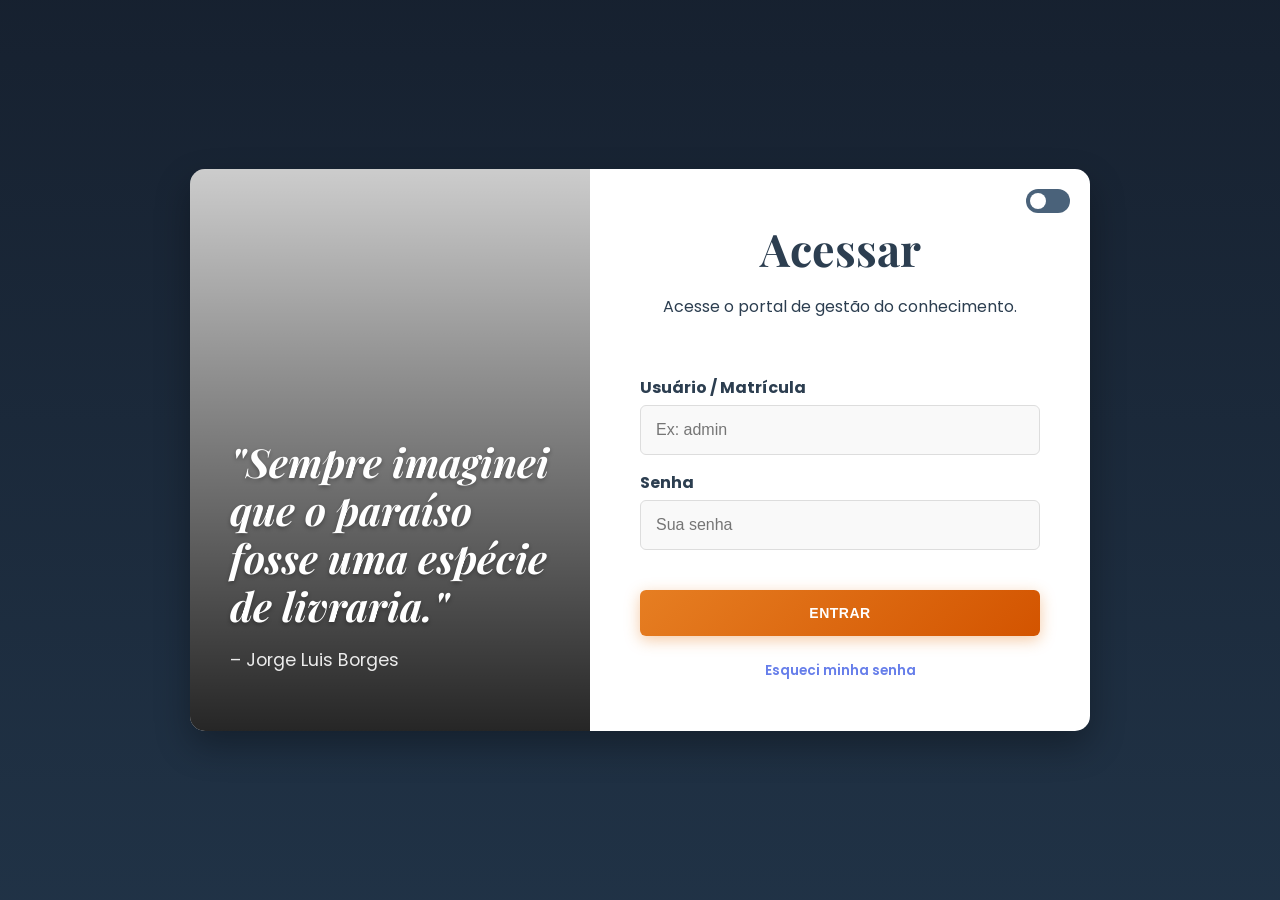
==== commit b722de82: "atualização 3.0" ====
--- a/login.html
+++ b/login.html
@@ -23,8 +23,8 @@
             <div class="login-form-side">
                 <!-- Botão de Modo Noturno -->
                 <div class="theme-switch-wrapper" style="position: absolute; top: 20px; right: 20px;">
-                    <label class="theme-switch" for="dark-mode-toggle">
-                        <input type="checkbox" id="dark-mode-toggle" />
+                    <label class="theme-switch" for="theme-toggle">
+                        <input type="checkbox" id="theme-toggle" />
                         <span class="slider round"></span>
                     </label>
                 </div>
--- a/styles.css
+++ b/styles.css
@@ -1,14 +1,63 @@
 body {
     font-family: 'Poppins', sans-serif; /* Fonte mais moderna para o corpo */
     margin: 0;
-    background-color: #f4f4f9;
-    color: #333;
+    background-color: var(--bg-body);
+    color: var(--text-main);
+    transition: background-color 0.3s, color 0.3s;
+}
+
+/* Variáveis CSS para o tema */
+:root {
+    --bg-body: #f4f4f9;
+    --bg-card: #ffffff;
+    --text-main: #2c3e50;
+    --text-secondary: #666;
+    --accent: #667eea;
+    --accent-hover: #764ba2;
+    --border: #ddd;
+    --chat-bg: #f0f2f5;
+    --chat-sent: #667eea;
+    --chat-received: #fff;
+    --shadow: 0 4px 15px rgba(0,0,0,0.05);
 }
 
 .app-container {
     display: flex;
     min-height: calc(100vh - 45px); /* Ajuste para a top-bar */
 }
+
+/* Header & Theme Toggle (do home.html) */
+body > header { /* Mais específico para o header principal */
+    display: flex;
+    justify-content: space-between;
+    align-items: center;
+    padding: 20px;
+    background: var(--bg-card);
+    box-shadow: 0 2px 10px rgba(0,0,0,0.1);
+    position: sticky;
+    top: 0; /* Fixa o header no topo */
+    z-index: 1000;
+}
+
+.theme-switch {
+    position: relative;
+    display: inline-block;
+    width: 44px;
+    height: 24px;
+}
+.theme-switch input { opacity: 0; width: 0; height: 0; }
+.slider {
+    position: absolute; content: "";
+    cursor: pointer; top: 0; left: 0; right: 0; bottom: 0;
+    background-color: #ccc; transition: .4s; border-radius: 34px;
+}
+.slider:before {
+    position: absolute; content: ""; height: 18px; width: 18px;
+    left: 3px; bottom: 3px; background-color: white;
+    transition: .4s; border-radius: 50%;
+}
+input:checked + .slider { background-color: var(--accent); }
+input:checked + .slider:before { transform: translateX(20px); }
 
 /* Sidebar */
 .sidebar {
@@ -101,15 +150,17 @@
     border: 1px solid #ccc;
     border-radius: 4px;
     box-sizing: border-box;
-}
-
-/* Estilo específico para busca */
+    color: var(--text-main); /* Adicionado para tema */
+}
+
+/* Estilo específico para busca de alunos */
 #busca-aluno-input {
     border: 1px solid #ddd;
     border-radius: 20px;
     padding: 10px 15px;
     background-color: #f9f9f9;
     transition: all 0.3s;
+    color: var(--text-main); /* Para o tema */
 }
 #busca-aluno-input:focus {
     background-color: #fff;
@@ -251,6 +302,7 @@
 body.dark-mode .link-contato { color: #5dade2; }
 
 /* Tabela */
+/* Estilos para tabelas de dados */
 .tabela-dados {
     width: 100%;
     border-collapse: collapse;
@@ -262,6 +314,10 @@
     text-align: left;
     border-bottom: 1px solid #ddd;
 }
+body.dark-mode .tabela-dados th, body.dark-mode .tabela-dados td {
+    border-bottom-color: var(--border);
+}
+body.dark-mode .tabela-dados th { background-color: #34495e; }
 
 .status-atrasado { color: #e74c3c; font-weight: bold; }
 .status-aberto { color: #2980b9; font-weight: bold; }
@@ -494,7 +550,7 @@
 .livro-capa {
     width: 100%;
     height: 240px;
-    object-fit: contain; /* Garante que toda a capa seja visível */
+    object-fit: cover; /* Garante que preencha o card sem distorcer */
     background-color: #f0f2f5; /* Fundo para preencher espaços vazios */
     border-radius: 6px;
     /* Sombra mais elaborada para dar profundidade */
@@ -521,7 +577,26 @@
     font-size: 0.95rem;
     color: #2c3e50;
     line-height: 1.4;
+    flex-grow: 1; /* Permite que o título ocupe espaço */
     min-height: 40px;
+}
+
+.livro-autor {
+    font-size: 0.85rem;
+    color: #7f8c8d;
+    margin-bottom: 5px;
+}
+body.dark-mode .livro-autor { color: var(--text-secondary); }
+
+.livro-descricao-card {
+    font-size: 0.75rem;
+    color: #666;
+    margin: 5px 0 10px 0;
+    display: -webkit-box;
+    -webkit-line-clamp: 3; /* Limita a 3 linhas */
+    -webkit-box-orient: vertical;
+    overflow: hidden;
+    line-height: 1.3;
 }
 
 .btn-excluir-livro {
@@ -542,6 +617,23 @@
 .btn-excluir-livro:hover {
     opacity: 1;
 }
+
+.btn-editar-livro {
+    position: absolute;
+    top: 5px;
+    right: 35px; /* Posicionado à esquerda do botão de excluir */
+    background-color: #f39c12; /* Laranja para edição */
+    color: white;
+    border: none;
+    border-radius: 50%;
+    width: 25px;
+    height: 25px;
+    font-size: 0.8rem;
+    cursor: pointer;
+    opacity: 0.8;
+    transition: opacity 0.2s;
+}
+.btn-editar-livro:hover { opacity: 1; }
 
 .btn-solicitar {
     margin-top: 12px;
@@ -614,11 +706,12 @@
 }
 
 .modal-capa {
-    width: 250px;
-    height: auto;
-    object-fit: contain;
+    width: 260px;
+    height: 380px;
+    object-fit: cover;
     border-radius: 10px;
     box-shadow: 0 4px 15px rgba(0,0,0,0.2);
+    background-color: #eee;
 }
 
 .modal-info {
@@ -628,6 +721,14 @@
 .modal-info h2 {
     margin-top: 0;
     color: #2c3e50;
+}
+body.dark-mode .modal-info h2 { color: var(--text-main); }
+
+.modal-autor {
+    font-size: 1.1rem;
+    color: #555;
+    font-style: italic;
+    margin-bottom: 15px;
 }
 
 .modal-info h3 {
@@ -635,30 +736,33 @@
     padding-bottom: 5px;
     margin-top: 20px;
     color: #333;
+    border-bottom-color: var(--accent);
 }
 
 .modal-info p {
     line-height: 1.6;
     text-align: justify;
+    margin-bottom: 10px;
 }
 
 /* Estilos da Página Splash (home.html) */
-.splash-container {
+.splash-container { /* Usado na secao-home */
     display: flex;
     justify-content: center;
     align-items: center;
-    height: 100vh;
+    min-height: 60vh; /* Ajustado para caber no main content */
     text-align: center;
     color: white;
     /* Imagem de fundo profissional com tema de biblioteca */
     background-image: linear-gradient(rgba(0, 0, 0, 0.6), rgba(0, 0, 0, 0.6)), url('https://images.unsplash.com/photo-1507842217343-583bb7270b66?auto=format&fit=crop&w=1950&q=80');
     background-size: cover;
     background-position: center;
-    font-family: 'Poppins', sans-serif;
     padding: 20px;
     box-sizing: border-box;
-}
-
+    border-radius: 15px; /* Arredondar bordas */
+    margin-bottom: 40px;
+}
+body.dark-mode .splash-container { background-image: linear-gradient(rgba(0, 0, 0, 0.7), rgba(0, 0, 0, 0.7)), url('https://images.unsplash.com/photo-1507842217343-583bb7270b66?auto=format&fit=crop&w=1950&q=80'); }
 .splash-content {
     animation: fadeIn 2s ease-in-out;
     /* Efeito de moldura bonita e moderna (glassmorphism) */
@@ -668,6 +772,7 @@
     padding: 40px 60px;
     border-radius: 15px;
     border: 1px solid rgba(255, 255, 255, 0.2);
+    background-color: rgba(0,0,0,0.2); /* Fundo mais escuro para melhor contraste */
     box-shadow: 0 8px 32px 0 rgba(0, 0, 0, 0.37);
 }
 
@@ -955,10 +1060,10 @@
 }
 
 /* Ajusta a cor das mensagens de sucesso/erro no modal de recuperação em modo escuro */
-body.dark-mode #resultado-recuperacao p[style*="#27ae60"] { color: #2ecc71 !important; }
-body.dark-mode #resultado-recuperacao p[style*="#e74c3c"] { color: #ff7675 !important; }
-
-
+body.dark-mode #resultado-recuperacao p[style*="#27ae60"] { color: #2ecc71 !important; } /* Verde */
+body.dark-mode #resultado-recuperacao p[style*="#e74c3c"] { color: #ff7675 !important; } /* Vermelho */
+
+/* Estilos do Modo Escuro para o Conteúdo Principal */
 body.dark-mode .content {
     background-color: #212e3c;
     background-image: none;
@@ -967,6 +1072,7 @@
 body.dark-mode .card {
     background: #2c3e50;
     color: #ecf0f1;
+    border: 1px solid var(--border); /* Adiciona borda no card */
     box-shadow: 0 2px 5px rgba(0,0,0,0.3);
 }
 
@@ -980,6 +1086,7 @@
 }
 
 body.dark-mode header {
+    background: var(--bg-card); /* Header do main content */
     border-bottom: 2px solid #34495e;
 }
 
@@ -997,6 +1104,7 @@
 body.dark-mode .status-atrasado { color: #ff7675; }
 body.dark-mode .status-aberto { color: #5dade2; }
 body.dark-mode .status-concluido { color: #58d68d; }
+body.dark-mode .capa-miniatura { box-shadow: 0 1px 3px rgba(0,0,0,0.4); }
 
 /* Cores de status de disponibilidade em modo escuro */
 body.dark-mode .status-disponivel {
@@ -1008,8 +1116,8 @@
 }
 
 body.dark-mode .modal-content { background-color: #2c3e50; }
-body.dark-mode .modal-info h2,
-body.dark-mode .modal-info h3 { color: #fff; }
+body.dark-mode .modal-info h2, body.dark-mode .modal-info h3 { color: #fff; }
+body.dark-mode .modal-info h3 { border-bottom-color: #764ba2; }
 body.dark-mode .close-button { color: #bdc3c7; }
 body.dark-mode .close-button:hover { color: #fff; }
 body.dark-mode .comentario-item { background-color: #34495e; border-left-color: #764ba2; }
@@ -1019,7 +1127,12 @@
 body.dark-mode .genero-titulo { color: #ecf0f1; border-bottom-color: #667eea; }
 body.dark-mode .livro-card { background-color: #34495e; box-shadow: 0 4px 15px rgba(0,0,0,0.2); }
 body.dark-mode .livro-titulo { color: #ecf0f1; }
-body.dark-mode .sidebar { background-image: linear-gradient(rgba(26, 37, 47, 0.95), rgba(26, 37, 47, 0.95)), url('https://images.unsplash.com/photo-1481627834876-b7833e8f5570?ixlib=rb-1.2.1&auto=format&fit=crop&w=2282&q=80'); }
+body.dark-mode .sidebar { background-image: linear-gradient(rgba(26, 37, 47, 0.95), rgba(26, 37, 47, 0.95)), url('https://images.unsplash.com/photo-1481627834876-b7833e8f5570?ixlib=rb-1.2.1&auto=format&fit=crop&w=2282&q=80'); } /* Sidebar em dark mode */
+body.dark-mode .livro-descricao-card { color: #bdc3c7; }
+body.dark-mode .livro-card .genero { color: #5dade2; } /* Gênero em dark mode */
+body.dark-mode .livro-card .autor { color: #bdc3c7; } /* Autor em dark mode */
+body.dark-mode .livro-card .avaliacao .estrela-vazia { color: #566573; } /* Estrela vazia em dark mode */
+body.dark-mode .btn-favorito { background: rgba(44, 62, 80, 0.9); box-shadow: 0 2px 4px rgba(0,0,0,0.4); }
 
 body.dark-mode .btn-devolver { color: #5dade2; }
 body.dark-mode .btn-atrasado { color: #f39c12; }
@@ -1037,6 +1150,10 @@
 body.dark-mode .livro-capa {
     background-color: #2c3e50; /* Fundo para capas no modo escuro */
 }
+
+/* Ajustes para o header principal do index.html */
+body.dark-mode body > header { background: #2c3e50; box-shadow: 0 2px 10px rgba(0,0,0,0.3); }
+
 body.dark-mode .sidebar .logo { background-color: #111821; }
 body.dark-mode .suggestions-container {
     background-color: #34495e;
@@ -1058,6 +1175,10 @@
 body.dark-mode .destaques-titulo {
     color: #a389d4; /* Roxo mais claro */
 }
+
+/* Títulos de seção */
+section h2 { border-left: 5px solid var(--accent); padding-left: 15px; margin-bottom: 25px; color: var(--text-main); }
+body.dark-mode section h2 { border-left-color: var(--accent-hover); }
 
 body.dark-mode .livro-card.destaque {
     border-color: #f1c40f;
@@ -1214,6 +1335,152 @@
 body.dark-mode .badge-info { background-color: #1a3a4f; color: #5dade2; }
 body.dark-mode .badge-erro { background-color: #4a2c2c; color: #ff7675; }
 
+/* Estilos do home.html (movidos e adaptados) */
+.splash-container { /* Usado na secao-home */
+    min-height: 60vh;
+    display: flex; /* Para centralizar conteúdo */
+    justify-content: center;
+    align-items: center;
+    text-align: center;
+    background-image: linear-gradient(rgba(0,0,0,0.5), rgba(0,0,0,0.5)), url('https://images.unsplash.com/photo-1507842217343-583bb7270b66?auto=format&fit=crop&w=1950&q=80');
+    background-size: cover;
+    background-position: center;
+    color: white; /* Texto branco */
+    margin-bottom: 40px; /* Espaçamento inferior */
+    border-radius: 15px; /* Bordas arredondadas */
+}
+body.dark-mode .splash-content { background: rgba(0,0,0,0.2); border: 1px solid rgba(255,255,255,0.1); box-shadow: 0 8px 32px 0 rgba(0,0,0,0.5); }
+body.dark-mode .splash-container { background-image: linear-gradient(rgba(0,0,0,0.7), rgba(0,0,0,0.7)), url('https://images.unsplash.com/photo-1507842217343-583bb7270b66?auto=format&fit=crop&w=1950&q=80'); }
+
+.splash-content h1 { font-family: 'Playfair Display', serif; font-size: 4rem; margin: 0; text-shadow: 0 2px 4px rgba(0,0,0,0.5); }
+
+/* Grid Layouts */
+.grid-livros {
+    display: grid;
+    grid-template-columns: repeat(auto-fill, minmax(200px, 1fr));
+    gap: 25px;
+    margin-bottom: 40px;
+}
+
+.livro-card {
+    background: var(--bg-card); /* Fundo do card */
+    border-radius: 12px;
+    padding: 15px;
+    box-shadow: var(--shadow); /* Sombra do card */
+    text-align: center;
+    transition: transform 0.3s;
+    position: relative;
+    cursor: pointer;
+}
+.livro-card:hover { transform: translateY(-10px); }
+
+.capa { width: 100%; height: 280px; object-fit: cover; border-radius: 8px; margin-bottom: 15px; }
+.titulo { font-weight: 600; font-size: 1.1rem; margin: 5px 0; color: var(--text-main); }
+.autor { color: var(--text-secondary); font-size: 0.9rem; } /* Cor do autor */
+.genero { font-size: 0.75rem; color: var(--accent); font-weight: bold; text-transform: uppercase; } /* Cor do gênero */
+body.dark-mode .genero { color: #5dade2; } /* Gênero em dark mode */
+.estrela-cheia { color: #f1c40f; }
+.estrela-vazia { color: #dcdde1; }
+
+.btn-favorito {
+    position: absolute; top: 15px; right: 15px;
+    background: white; border: none; border-radius: 50%;
+    width: 35px; height: 35px; cursor: pointer;
+    box-shadow: 0 2px 5px rgba(0,0,0,0.2);
+    font-size: 1.2rem; color: #ccc;
+    z-index: 1; /* Para ficar acima da capa */
+}
+.btn-favorito.ativo { color: #e74c3c; }
+
+/* Chat Upgrade Styles */
+.clube-layout { display: flex; gap: 20px; margin-top: 20px; }
+.clube-main { flex: 3; }
+.clube-sidebar { flex: 1; }
+.chat-container { background: var(--chat-bg); height: 500px; border-radius: 15px; display: flex; flex-direction: column; overflow: hidden; box-shadow: var(--shadow); }
+.chat-header { background: var(--accent); color: white; padding: 15px; font-weight: bold; display: flex; justify-content: space-between; align-items: center; }
+#chat-window { flex: 1; padding: 20px; overflow-y: auto; display: flex; flex-direction: column; gap: 15px; }
+.message { display: flex; gap: 10px; max-width: 80%; animation: messageAppear 0.3s ease-out; }
+.message.sent { align-self: flex-end; flex-direction: row-reverse; }
+.message-avatar { width: 35px; height: 35px; background: #95a5a6; border-radius: 50%; display: flex; align-items: center; justify-content: center; font-size: 0.8rem; color: white; font-weight: bold; flex-shrink: 0; }
+.sent .message-avatar { background: var(--accent-hover); }
+.message-content { background: var(--chat-received); padding: 10px 15px; border-radius: 15px; border-top-left-radius: 2px; box-shadow: 0 2px 5px rgba(0,0,0,0.05); }
+.sent .message-content { background: var(--chat-sent); color: white; border-top-left-radius: 15px; border-top-right-radius: 2px; }
+.message-user { font-weight: bold; font-size: 0.75rem; color: var(--accent); margin-bottom: 2px; display: block; }
+.sent .message-user { color: rgba(255,255,255,0.9); }
+.message-footer {
+    display: flex;
+    justify-content: space-between;
+    align-items: center;
+    gap: 10px;
+    margin-top: 5px;
+}
+.chat-time { font-size: 0.65rem; opacity: 0.6; }
+.chat-input { padding: 15px; background: var(--bg-card); display: flex; gap: 10px; }
+
+.btn-react {
+    background: rgba(0, 0, 0, 0.05);
+    border: none;
+    border-radius: 12px;
+    padding: 2px 8px;
+    font-size: 0.75rem;
+    cursor: pointer;
+    transition: 0.2s;
+    color: var(--text-main);
+}
+.btn-react:hover { background: rgba(0, 0, 0, 0.1); transform: scale(1.1); }
+.sent .btn-react { background: rgba(255, 255, 255, 0.2); color: white; }
+.like-count { font-weight: bold; margin-left: 2px; }
+
+.btn-upload-image {
+    font-size: 1.2rem;
+    cursor: pointer;
+    display: flex;
+    align-items: center;
+    color: var(--accent);
+    transition: 0.3s;
+}
+.btn-upload-image:hover { transform: scale(1.1); }
+
+.message-image { max-width: 100%; border-radius: 10px; margin: 5px 0; cursor: pointer; display: block; }
+
+.capa-clube { width: 100%; border-radius: 8px; margin: 10px 0; box-shadow: 0 4px 10px rgba(0,0,0,0.2); }
+.membros-clube ul { list-style: none; padding: 0; }
+.membros-clube li { font-size: 0.85rem; padding: 5px 0; border-bottom: 1px solid var(--border); }
+.membros-clube li::before { content: '●'; color: #2ecc71; margin-right: 10px; }
+
+/* Ajustes Dark Mode */
+body.dark-mode { --chat-bg: #111b21; --chat-received: #202c33; --chat-sent: #005c4b; }
+body.dark-mode .message-content { color: #e9edef; }
+body.dark-mode .message-user { color: #8696a0; }
+body.dark-mode .membros-clube li { border-bottom-color: #3b4a54; }
+
+.btn-limpar {
+    background: rgba(255,255,255,0.2);
+    border: none;
+    color: white;
+    padding: 5px 10px;
+    border-radius: 5px;
+    cursor: pointer;
+    font-size: 0.75rem;
+    transition: background 0.3s;
+}
+.btn-limpar:hover { background: rgba(255,255,255,0.3); }
+
+.typing { align-self: flex-start; background: var(--chat-received); padding: 12px; border-radius: 8px; display: flex; gap: 5px; margin-bottom: 5px; box-shadow: 0 1px 2px rgba(0,0,0,0.1); }
+.dot { width: 6px; height: 6px; background: #90949c; border-radius: 50%; animation: typing 1s infinite; }
+.dot:nth-child(2) { animation-delay: 0.2s; }
+.dot:nth-child(3) { animation-delay: 0.4s; }
+@keyframes typing {
+    0%, 100% { transform: translateY(0); }
+    50% { transform: translateY(-5px); }
+}
+
+/* Animação de entrada de mensagem */
+@keyframes messageAppear {
+    from { opacity: 0; transform: translateY(10px); }
+    to { opacity: 1; transform: translateY(0); }
+}
+
 /* --- ESTILOS MOBILE (Responsividade Profissional) --- */
 
 /* Botão Flutuante (FAB) */
@@ -1235,12 +1502,133 @@
     justify-content: center;
     transition: transform 0.2s, box-shadow 0.2s;
     z-index: 99; /* Fica acima de tudo */
+    z-index: 1500; /* Acima de outros elementos, abaixo do modal */
 }
 
 .fab-btn:hover {
     transform: translateY(-5px) rotate(90deg);
     box-shadow: 0 6px 20px rgba(118, 75, 162, 0.6);
 }
+
+/* Botão Flutuante IA (Lado Esquerdo) */
+.fab-ai {
+    position: fixed;
+    bottom: 30px;
+    left: 30px;
+    width: 60px;
+    height: 60px;
+    background: linear-gradient(135deg, #00b09b 0%, #96c93d 100%);
+    color: white;
+    border-radius: 50%;
+    border: none;
+    font-size: 30px;
+    box-shadow: 0 4px 15px rgba(0, 176, 155, 0.4);
+    cursor: pointer;
+    display: flex;
+    align-items: center;
+    justify-content: center;
+    transition: transform 0.2s, box-shadow 0.2s;
+    z-index: 1500;
+}
+.fab-ai:hover {
+    transform: translateY(-5px) scale(1.1);
+    box-shadow: 0 6px 20px rgba(0, 176, 155, 0.6);
+}
+
+/* AI Assistant Modal */
+.ai-modal {
+    display: none; /* Hidden by default */
+    position: fixed; /* Stay in place */
+    z-index: 2000; /* Sit on top */
+    left: 0;
+    top: 0;
+    width: 100%; /* Full width */
+    height: 100%; /* Full height */
+    overflow: auto; /* Enable scroll if needed */
+    background-color: rgba(0,0,0,0.4); /* Black w/ opacity */
+    justify-content: center;
+    align-items: center;
+}
+
+.ai-modal-content {
+    background-color: var(--bg-card);
+    margin: auto;
+    padding: 0;
+    border-radius: 15px;
+    box-shadow: 0 5px 15px rgba(0,0,0,0.3);
+    width: 90%;
+    max-width: 400px;
+    height: 600px;
+    display: flex;
+    flex-direction: column;
+    overflow: hidden;
+    animation: fadeIn 0.3s ease-out;
+}
+
+.ai-modal-header {
+    background-color: var(--accent);
+    color: white;
+    padding: 15px;
+    font-weight: bold;
+    display: flex;
+    justify-content: space-between;
+    align-items: center;
+}
+
+.ai-modal-header .close-button {
+    color: white;
+    font-size: 1.5rem;
+    cursor: pointer;
+    background: none;
+    border: none;
+}
+
+#ai-chat-window {
+    flex: 1;
+    padding: 15px;
+    overflow-y: auto;
+    display: flex;
+    flex-direction: column;
+    gap: 10px;
+    background-color: var(--bg-body); /* Use body background for chat window */
+}
+
+.ai-chat-input {
+    display: flex;
+    padding: 10px;
+    background-color: var(--bg-card);
+    border-top: 1px solid var(--border);
+}
+.ai-chat-input input { flex: 1; padding: 8px; border-radius: 20px; border: 1px solid var(--border); background: var(--bg-body); color: var(--text-main); }
+.ai-chat-input button { background: var(--accent); color: white; border: none; border-radius: 50%; width: 35px; height: 35px; margin-left: 10px; cursor: pointer; font-size: 1rem; }
+
+/* Botão de Microfone */
+#ai-mic-btn {
+    background: none;
+    color: var(--accent);
+    font-size: 1.2rem;
+    width: auto;
+    height: auto;
+}
+
+#ai-mic-btn.recording {
+    color: #e74c3c;
+    animation: pulseMic 1.5s infinite;
+}
+
+@keyframes pulseMic {
+    0% { transform: scale(1); opacity: 1; }
+    50% { transform: scale(1.2); opacity: 0.7; }
+    100% { transform: scale(1); opacity: 1; }
+}
+
+/* Dark mode adjustments for AI chat */
+body.dark-mode .ai-modal-content { background-color: var(--bg-card); }
+body.dark-mode .ai-modal-header { background-color: var(--accent-hover); }
+body.dark-mode #ai-chat-window { background-color: var(--bg-body); }
+body.dark-mode .ai-chat-input { background-color: var(--bg-card); border-top-color: var(--border); }
+body.dark-mode .ai-chat-input input { background: var(--bg-body); color: var(--text-main); border-color: var(--border); }
+body.dark-mode .ai-chat-input button { background: var(--accent-hover); }
 
 /* Transformar Tabela em Cards no Mobile */
 @media (max-width: 768px) {
@@ -1295,4 +1683,110 @@
         gap: 5px;
         justify-content: flex-end;
     }
-}+}
+
+/* --- ESTILOS DE NOTIFICAÇÕES --- */
+.notificacao-item {
+    padding: 15px;
+    border-bottom: 1px solid #eee;
+    display: flex;
+    justify-content: space-between;
+    align-items: center;
+    transition: background-color 0.2s;
+}
+.notificacao-item:last-child { border-bottom: none; }
+
+.notificacao-item.nao-lida {
+    background-color: #f0f8ff; /* Azul bem claro para destaque */
+    border-left: 4px solid #3498db;
+}
+
+.notificacao-info h4 { margin: 0 0 5px 0; color: #2c3e50; font-size: 1rem; }
+.notificacao-info p { margin: 0; color: #7f8c8d; font-size: 0.9rem; }
+.notificacao-data { font-size: 0.75rem; color: #bdc3c7; margin-top: 5px; display: block; }
+
+.badge-notificacao {
+    background-color: #e74c3c;
+    color: white;
+    font-size: 0.7rem;
+    padding: 2px 6px;
+    border-radius: 10px;
+    margin-left: 8px;
+    vertical-align: middle;
+}
+
+/* Ajustes Dark Mode para Notificações */
+body.dark-mode .notificacao-item { border-bottom-color: #34495e; }
+body.dark-mode .notificacao-item.nao-lida { background-color: #2c3e50; border-left-color: #5dade2; }
+body.dark-mode .notificacao-info h4 { color: #ecf0f1; }
+body.dark-mode .notificacao-info p { color: #bdc3c7; }
+
+/* --- ESTILOS DROPDOWN DE NOTIFICAÇÕES --- */
+.notificacoes-container {
+    position: relative;
+}
+
+.sino-notificacao {
+    font-size: 1.5rem;
+    cursor: pointer;
+    position: relative;
+    color: #555;
+    transition: color 0.2s, transform 0.2s;
+}
+.sino-notificacao:hover {
+    color: #2c3e50;
+    transform: rotate(15deg);
+}
+body.dark-mode .sino-notificacao { color: #bdc3c7; }
+body.dark-mode .sino-notificacao:hover { color: #fff; }
+
+/* Ajusta o badge para o canto do sino */
+.sino-notificacao .badge-notificacao {
+    position: absolute;
+    top: -5px;
+    right: -8px;
+    font-size: 0.65rem;
+    padding: 1px 5px;
+    border: 1px solid white;
+}
+
+.dropdown-notificacoes {
+    display: none; /* Começa oculto */
+    position: absolute;
+    top: 150%; /* Posiciona abaixo do sino */
+    right: -10px;
+    width: 360px;
+    background-color: #fff;
+    border-radius: 8px;
+    box-shadow: 0 5px 20px rgba(0,0,0,0.15);
+    z-index: 100;
+    border: 1px solid #eee;
+    animation: fadeIn 0.2s ease-out;
+}
+
+body.dark-mode .dropdown-notificacoes { background-color: #34495e; border-color: #4a627a; }
+
+.dropdown-notificacoes .dropdown-header { display: flex; justify-content: space-between; align-items: center; padding: 10px 15px; border-bottom: 1px solid #eee; }
+body.dark-mode .dropdown-notificacoes .dropdown-header { border-bottom-color: #4a627a; }
+
+.dropdown-header h3 { margin: 0; font-size: 1rem; }
+.dropdown-header button { background: none; border: none; color: #3498db; font-size: 0.75rem; cursor: pointer; padding: 5px; }
+body.dark-mode .dropdown-header button { color: #5dade2; }
+
+.dropdown-notificacoes .dropdown-body { max-height: 400px; overflow-y: auto; }
+
+/* Ajuste para itens de notificação dentro do dropdown */
+.dropdown-body .notificacao-item { padding: 10px 15px; cursor: pointer; }
+.dropdown-body .notificacao-item:hover { background-color: #f9f9f9; }
+.dropdown-body .notificacao-item.nao-lida { background-color: #f0f8ff; border-left: none; }
+body.dark-mode .dropdown-body .notificacao-item:hover { background-color: #4a627a; }
+body.dark-mode .dropdown-body .notificacao-item.nao-lida { background-color: #2c3e50; }
+
+.dropdown-body .notificacao-info h4 { font-size: 0.9rem; }
+.dropdown-body .notificacao-info p { font-size: 0.8rem; }
+
+.dropdown-notificacoes .dropdown-footer { padding: 12px; text-align: center; border-top: 1px solid #eee; background-color: #f9f9fa; border-radius: 0 0 8px 8px;}
+body.dark-mode .dropdown-notificacoes .dropdown-footer { border-top-color: #4a627a; background-color: #2c3e50; }
+
+.dropdown-footer a { color: #3498db; text-decoration: none; font-weight: bold; font-size: 0.9rem; }
+body.dark-mode .dropdown-footer a { color: #5dade2; }
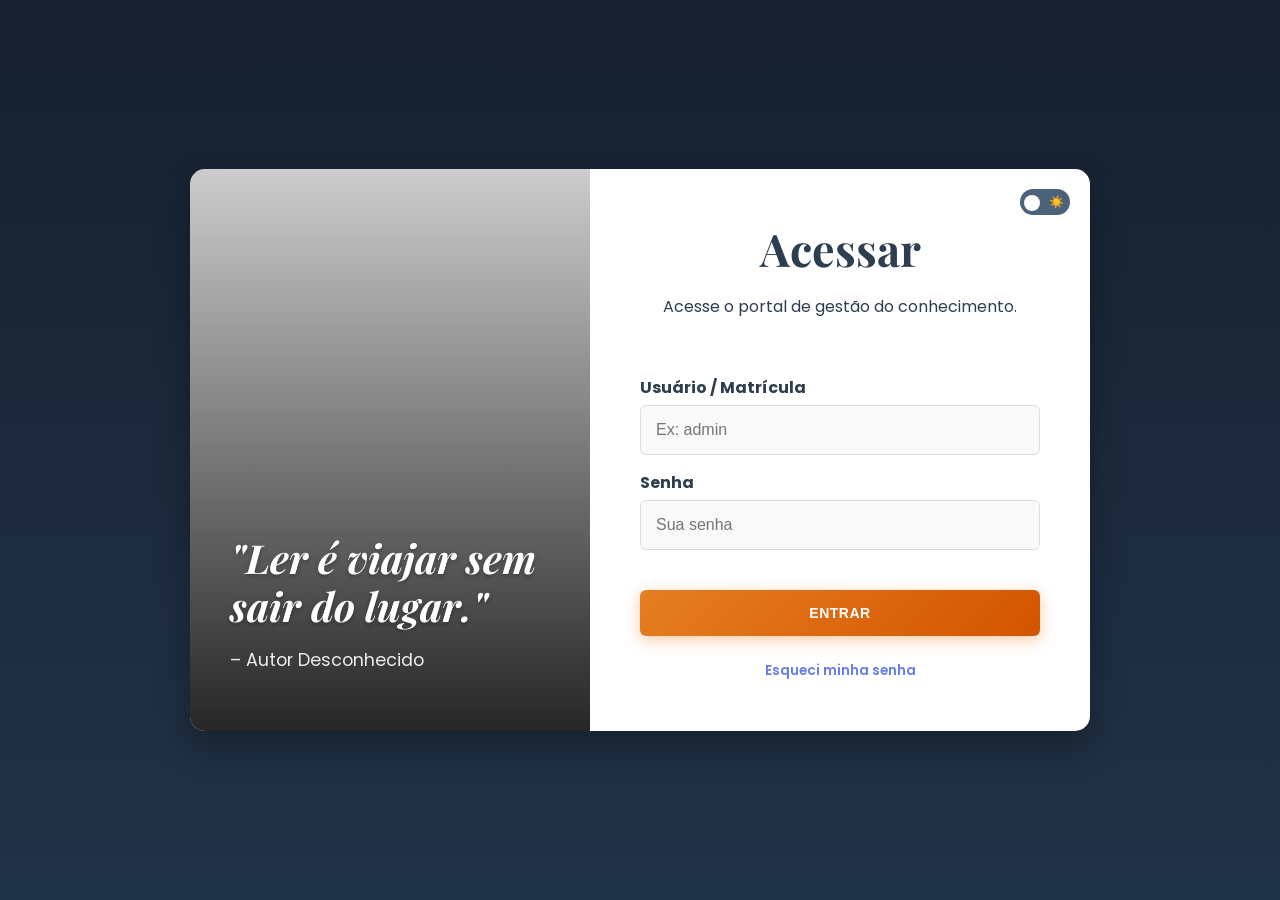
==== commit d7065e5c: "atualização ia" ====
--- a/login.html
+++ b/login.html
@@ -34,7 +34,7 @@
                     <p>Acesse o portal de gestão do conhecimento.</p>
                 </div>
                 
-                <form onsubmit="realizarLogin(event)">
+                <form onsubmit="realizarLogin(event)" novalidate>
                     <div class="form-group">
                         <label for="usuario">Usuário / Matrícula</label>
                         <input type="text" id="usuario" placeholder="Ex: admin" required>
@@ -85,7 +85,19 @@
         <p>Verificando, aguarde...</p>
     </div>
 
+    <!-- Tela de Sucesso (Acesso Concedido) -->
+    <div id="success-overlay">
+        <div class="success-icon">✔️</div>
+        <div class="success-message">Acesso Concedido!</div>
+        <p style="margin-top: 10px; font-size: 1.1rem; opacity: 0.9;">Redirecionando para a BiblioTech...</p>
+    </div>
+
     <script>
+        // Redirecionamento automático: se o usuário já estiver logado, vai direto para a home
+        if (localStorage.getItem('usuarioLogado')) {
+            window.location.href = "index.html";
+        }
+
         // Frases motivacionais aleatórias
         const frases = [
             { texto: "Um livro é um sonho que você segura na mão.", autor: "Neil Gaiman" },
@@ -107,7 +119,7 @@
         autorEl.textContent = `– ${frases[indiceAleatorio].autor}`;
 
         // --- Lógica do Modo Noturno ---
-        const darkModeToggle = document.getElementById('dark-mode-toggle');
+        const darkModeToggle = document.getElementById('theme-toggle');
 
         function toggleDarkMode() {
             document.body.classList.toggle('dark-mode');
@@ -130,6 +142,55 @@
         // --- Lógica de Recuperação de Senha ---
         // OBS: A lista de alunos é duplicada aqui para a simulação,
         // pois a página de login não carrega o script.js principal.
+
+        /**
+         * Gera um som de sucesso (arpejo ascendente) via Web Audio API
+         */
+        function playSuccessSound() {
+            try {
+                const audioCtx = new (window.AudioContext || window.webkitAudioContext)();
+                const frequencias = [523.25, 659.25, 783.99, 1046.50]; // Notas C5, E5, G5, C6
+                
+                frequencias.forEach((freq, i) => {
+                    const osc = audioCtx.createOscillator();
+                    const gain = audioCtx.createGain();
+                    
+                    osc.type = 'sine';
+                    osc.frequency.setValueAtTime(freq, audioCtx.currentTime + (i * 0.1));
+                    gain.gain.setValueAtTime(0.1, audioCtx.currentTime + (i * 0.1));
+                    gain.gain.exponentialRampToValueAtTime(0.01, audioCtx.currentTime + (i * 0.1) + 0.4);
+                    
+                    osc.connect(gain);
+                    gain.connect(audioCtx.destination);
+                    osc.start(audioCtx.currentTime + (i * 0.1));
+                    osc.stop(audioCtx.currentTime + (i * 0.1) + 0.4);
+                });
+            } catch (e) { console.warn("Áudio bloqueado."); }
+        }
+
+        /**
+         * Gera partículas de confete na tela de sucesso
+         */
+        function lancarConfetes() {
+            const overlay = document.getElementById('success-overlay');
+            const cores = ['#f1c40f', '#e74c3c', '#3498db', '#9b59b6', '#2ecc71', '#f39c12', '#ffffff'];
+            
+            for (let i = 0; i < 100; i++) {
+                const confetti = document.createElement('div');
+                confetti.className = 'confetti';
+                
+                // Posicionamento e estilo aleatório
+                confetti.style.left = Math.random() * 100 + '%';
+                confetti.style.backgroundColor = cores[Math.floor(Math.random() * cores.length)];
+                confetti.style.width = (Math.random() * 8 + 5) + 'px';
+                confetti.style.height = (Math.random() * 8 + 5) + 'px';
+                confetti.style.animationDuration = (Math.random() * 2 + 1) + 's';
+                confetti.style.animationDelay = (Math.random() * 0.5) + 's';
+                
+                overlay.appendChild(confetti);
+            }
+        }
+
         const mockAlunos = [
             { id: 1, nome: 'Maria Oliveira', matricula: 'RA001', senha: '123', email: 'maria.o@email.com' },
             { id: 2, nome: 'Pedro Santos', matricula: 'RA002', senha: '456', email: 'pedro.s@email.com' },
@@ -147,7 +208,16 @@
         }
 
         function fecharModalRecuperarSenha() {
-            modalRecuperar.style.display = 'none';
+            const content = modalRecuperar.querySelector('.modal-content');
+            if (content) {
+                content.classList.add('closing');
+                content.addEventListener('animationend', () => {
+                    modalRecuperar.style.display = 'none';
+                    content.classList.remove('closing');
+                }, { once: true });
+            } else {
+                modalRecuperar.style.display = 'none';
+            }
         }
 
         function recuperarSenha(event) {
@@ -171,26 +241,41 @@
         function realizarLogin(event) {
             event.preventDefault();
 
+            const usuarioInput = document.getElementById('usuario');
+            const senhaInput = document.getElementById('senha');
+            const loginCard = document.querySelector('.login-card');
+            const loading = document.getElementById('loading-overlay');
+            const success = document.getElementById('success-overlay');
+
+            // Validação customizada com efeito de vibração
+            if (!usuarioInput.value.trim() || !senhaInput.value.trim()) {
+                loginCard.classList.add('shake');
+                setTimeout(() => loginCard.classList.remove('shake'), 500);
+                return;
+            }
+
+            const usuario = usuarioInput.value;
+
             // Mostra a tela de carregamento
-            document.getElementById('loading-overlay').style.display = 'flex';
-
-            // Simulação de autenticação
-            const usuario = document.getElementById('usuario').value;
-            const senha = document.getElementById('senha').value;
-
-            // Lógica simples para definir o papel (role)
-            let role = 'user'; // Papel padrão
-            if (usuario.toLowerCase() === 'admin' && senha === 'admin') {
-                role = 'admin';
-            }
-
-            localStorage.setItem('usuarioLogado', usuario);
-            localStorage.setItem('userRole', role); // Salva o papel do usuário
-
-            // Simula uma verificação de 2 segundos e depois redireciona
+            loading.style.display = 'flex';
+
+            // Simula um tempo de processamento curto
             setTimeout(() => {
-                window.location.href = "index.html";
-            }, 2000);
+                loading.style.display = 'none';
+                
+                // Liberação total: qualquer usuário e senha são aceitos
+                localStorage.setItem('usuarioLogado', usuario);
+                localStorage.setItem('userRole', usuario.toLowerCase() === 'admin' ? 'admin' : 'user');
+
+                // Ativa a animação de sucesso
+                success.style.display = 'flex';
+                playSuccessSound(); // Toca o som simultaneamente com a animação
+                lancarConfetes();   // Dispara os confetes
+
+                setTimeout(() => {
+                    window.location.href = "index.html";
+                }, 2200); // Tempo para o usuário ver a animação
+            }, 1200);
         }
     </script>
 </body>
--- a/styles.css
+++ b/styles.css
@@ -3,7 +3,9 @@
     margin: 0;
     background-color: var(--bg-body);
     color: var(--text-main);
-    transition: background-color 0.3s, color 0.3s;
+    /* Transição suave e animada para todas as propriedades de cor */
+    transition: background-color 0.5s cubic-bezier(0.4, 0, 0.2, 1), color 0.5s cubic-bezier(0.4, 0, 0.2, 1), opacity 0.5s ease, filter 0.5s ease;
+    min-height: 100vh;
 }
 
 /* Variáveis CSS para o tema */
@@ -21,9 +23,36 @@
     --shadow: 0 4px 15px rgba(0,0,0,0.05);
 }
 
+/* Sobrescrita de variáveis para o Modo Escuro - Centralizado e Funcional */
+body.dark-mode {
+    --bg-body: #12181f;
+    --bg-card: #1a252f;
+    --text-main: #e0e6ed;
+    --text-secondary: #a0aec0;
+    --accent: #818cf8;
+    --accent-hover: #a5b4fc;
+    --border: #2d3748;
+    --chat-bg: #0f172a;
+    --chat-sent: #3730a3;
+    --chat-received: #1e293b;
+    --shadow: 0 10px 25px rgba(0,0,0,0.3);
+}
+
+/* Classe para animação de fade-out no logout */
+.fade-out {
+    opacity: 0 !important;
+}
+
 .app-container {
     display: flex;
     min-height: calc(100vh - 45px); /* Ajuste para a top-bar */
+    transition: filter 0.5s ease, transform 0.5s ease;
+}
+
+/* Efeito de desfoque no container principal durante o logout */
+body.fade-out .app-container {
+    filter: blur(15px);
+    transform: scale(0.95);
 }
 
 /* Header & Theme Toggle (do home.html) */
@@ -35,6 +64,7 @@
     background: var(--bg-card);
     box-shadow: 0 2px 10px rgba(0,0,0,0.1);
     position: sticky;
+    transition: background-color 0.5s, box-shadow 0.5s;
     top: 0; /* Fixa o header no topo */
     z-index: 1000;
 }
@@ -42,8 +72,8 @@
 .theme-switch {
     position: relative;
     display: inline-block;
-    width: 44px;
-    height: 24px;
+    width: 50px;
+    height: 26px;
 }
 .theme-switch input { opacity: 0; width: 0; height: 0; }
 .slider {
@@ -52,12 +82,29 @@
     background-color: #ccc; transition: .4s; border-radius: 34px;
 }
 .slider:before {
-    position: absolute; content: ""; height: 18px; width: 18px;
+    position: absolute; content: ""; height: 20px; width: 20px;
     left: 3px; bottom: 3px; background-color: white;
     transition: .4s; border-radius: 50%;
+    z-index: 2;
+}
+/* Ícones dentro do Switch */
+.slider:after {
+    content: "☀️";
+    font-size: 12px;
+    position: absolute;
+    right: 6px;
+    top: 50%;
+    transform: translateY(-50%);
+    transition: 0.4s;
+    z-index: 1;
 }
 input:checked + .slider { background-color: var(--accent); }
-input:checked + .slider:before { transform: translateX(20px); }
+input:checked + .slider:before { transform: translateX(24px); }
+input:checked + .slider:after {
+    content: "🌙";
+    left: 6px;
+    right: auto;
+}
 
 /* Sidebar */
 .sidebar {
@@ -91,13 +138,15 @@
 .sidebar nav a {
     display: block;
     padding: 15px 20px;
-    color: #ecf0f1;
+    color: var(--text-secondary);
     text-decoration: none;
     border-bottom: 1px solid #34495e;
+    transition: all 0.3s ease;
 }
 
 .sidebar nav a:hover, .sidebar nav a.active {
     background-color: #34495e;
+    color: white;
 }
 
 /* Conteúdo Principal */
@@ -107,8 +156,8 @@
     display: flex;
     flex-direction: column;
     background-image: none;
-    background-color: #eef1f5; /* Fundo padrão profissional */
-    transition: background-color 0.3s ease; /* Transição suave de cor */
+    background-color: var(--bg-body);
+    transition: background-color 0.5s ease;
 }
 
 header {
@@ -126,11 +175,13 @@
 }
 
 .card {
-    background: white;
+    background: var(--bg-card);
     padding: 20px;
     border-radius: 8px;
-    box-shadow: 0 2px 5px rgba(0,0,0,0.1);
+    box-shadow: var(--shadow);
     margin-bottom: 20px;
+    transition: background-color 0.5s, box-shadow 0.5s, border-color 0.5s;
+    border: 1px solid transparent;
 }
 
 .form-group {
@@ -155,11 +206,11 @@
 
 /* Estilo específico para busca de alunos */
 #busca-aluno-input {
-    border: 1px solid #ddd;
+    border: 1px solid var(--border);
     border-radius: 20px;
     padding: 10px 15px;
-    background-color: #f9f9f9;
-    transition: all 0.3s;
+    background-color: var(--bg-card);
+    transition: all 0.4s cubic-bezier(0.4, 0, 0.2, 1);
     color: var(--text-main); /* Para o tema */
 }
 #busca-aluno-input:focus {
@@ -288,7 +339,7 @@
 }
 .btn-devolver { color: #2980b9; } /* Azul */
 .btn-atrasado { color: #d35400; } /* Laranja */
-.btn-reabrir { color: #27ae60; } /* Verde */
+.btn-reabrir { color: var(--accent); }
 .btn-copiar { background: none; border: none; cursor: pointer; font-size: 1.1rem; margin-left: 5px; opacity: 0.6; transition: opacity 0.2s; }
 .btn-copiar:hover { opacity: 1; transform: scale(1.1); }
 .link-contato {
@@ -312,12 +363,13 @@
 .tabela-dados th, .tabela-dados td {
     padding: 12px;
     text-align: left;
-    border-bottom: 1px solid #ddd;
-}
-body.dark-mode .tabela-dados th, body.dark-mode .tabela-dados td {
-    border-bottom-color: var(--border);
-}
-body.dark-mode .tabela-dados th { background-color: #34495e; }
+    border-bottom: 1px solid var(--border);
+    transition: border-color 0.5s;
+}
+
+thead th {
+    background-color: var(--chat-bg);
+}
 
 .status-atrasado { color: #e74c3c; font-weight: bold; }
 .status-aberto { color: #2980b9; font-weight: bold; }
@@ -437,7 +489,6 @@
     font-size: 2.8rem;
     font-weight: 700;
 }
-
 /* Inputs mais bonitos */
 .login-form-side input { /* Seletor mais específico */
     padding: 15px;
@@ -527,7 +578,7 @@
 }
 
 .livro-card {
-    background-color: #fff;
+    background-color: var(--bg-card);
     border-radius: 12px;
     box-shadow: 0 4px 15px rgba(0,0,0,0.08);
     width: 180px;
@@ -540,11 +591,25 @@
     flex-direction: column;
     align-items: center;
     justify-content: space-between;
+    /* Animação suave de entrada */
+    animation: fadeInCard 0.6s cubic-bezier(0.4, 0, 0.2, 1) forwards;
+}
+
+@keyframes fadeInCard {
+    from {
+        opacity: 0;
+        transform: translateY(15px);
+    }
+    to {
+        opacity: 1;
+        transform: translateY(0);
+    }
 }
 
 .livro-card:hover {
     transform: translateY(-8px);
     box-shadow: 0 12px 24px rgba(0,0,0,0.15);
+    border-color: var(--accent);
 }
 
 .livro-capa {
@@ -575,7 +640,7 @@
     font-weight: 700;
     margin-top: 10px;
     font-size: 0.95rem;
-    color: #2c3e50;
+    color: var(--text-main);
     line-height: 1.4;
     flex-grow: 1; /* Permite que o título ocupe espaço */
     min-height: 40px;
@@ -583,14 +648,13 @@
 
 .livro-autor {
     font-size: 0.85rem;
-    color: #7f8c8d;
+    color: var(--text-secondary);
     margin-bottom: 5px;
 }
-body.dark-mode .livro-autor { color: var(--text-secondary); }
 
 .livro-descricao-card {
     font-size: 0.75rem;
-    color: #666;
+    color: var(--text-secondary);
     margin: 5px 0 10px 0;
     display: -webkit-box;
     -webkit-line-clamp: 3; /* Limita a 3 linhas */
@@ -671,10 +735,13 @@
     background-color: rgba(0,0,0,0.6);
     justify-content: center;
     align-items: center;
+    /* Efeito de desfoque no fundo */
+    backdrop-filter: blur(5px);
+    -webkit-backdrop-filter: blur(5px); /* Suporte para Safari */
 }
 
 .modal-content {
-    background-color: #fefefe;
+    background-color: var(--bg-card);
     margin: auto;
     padding: 30px;
     border-radius: 15px;
@@ -683,6 +750,34 @@
     max-width: 800px;
     position: relative;
     animation: fadeIn 0.5s;
+    animation: zoomInModal 0.4s cubic-bezier(0.34, 1.56, 0.64, 1);
+}
+
+@keyframes zoomInModal {
+    from {
+        opacity: 0;
+        transform: scale(0.8);
+    }
+    to {
+        opacity: 1;
+        transform: scale(1);
+    }
+}
+
+@keyframes zoomOutModal {
+    from {
+        opacity: 1;
+        transform: scale(1);
+    }
+    to {
+        opacity: 0;
+        transform: scale(0.9);
+    }
+}
+
+.modal-content.closing,
+.ai-modal-content.closing {
+    animation: zoomOutModal 0.3s cubic-bezier(0.4, 0, 0.2, 1) forwards;
 }
 
 .close-button {
@@ -720,9 +815,8 @@
 
 .modal-info h2 {
     margin-top: 0;
-    color: #2c3e50;
-}
-body.dark-mode .modal-info h2 { color: var(--text-main); }
+    color: var(--text-main);
+}
 
 .modal-autor {
     font-size: 1.1rem;
@@ -732,7 +826,7 @@
 }
 
 .modal-info h3 {
-    border-bottom: 2px solid #667eea;
+    border-bottom: 2px solid var(--accent);
     padding-bottom: 5px;
     margin-top: 20px;
     color: #333;
@@ -966,9 +1060,9 @@
 }
 .theme-switch {
     display: inline-block;
-    height: 24px;
+    height: 26px;
     position: relative;
-    width: 44px;
+    width: 50px;
 }
 .theme-switch input {
     opacity: 0;
@@ -1006,174 +1100,6 @@
 }
 .slider.round:before {
     border-radius: 50%;
-}
-
-/* --- TEMA MODO ESCURO --- */
-body.dark-mode {
-    background-color: #1a252f;
-    color: #ecf0f1;
-}
-
-/* Estilos do Modo Escuro para a Página de Login */
-body.dark-mode .login-card {
-    background: #2c3e50;
-    box-shadow: 0 15px 35px rgba(0,0,0,0.5);
-}
-
-body.dark-mode .login-header h1,
-body.dark-mode .login-header p {
-    color: #ecf0f1;
-}
-
-body.dark-mode .login-form-side input {
-    background-color: #34495e;
-    color: #ecf0f1;
-    border: 1px solid #4a627a;
-}
-
-body.dark-mode .login-form-side input:focus {
-    border-color: #764ba2;
-    background-color: #3a506b;
-    box-shadow: 0 0 0 3px rgba(118, 75, 162, 0.2);
-}
-
-body.dark-mode .login-footer {
-    color: #95a5a6;
-}
-
-body.dark-mode .login-footer a {
-    color: #76a9ea;
-}
-
-/* Estilos do Modo Escuro para o Modal de Recuperação de Senha */
-body.dark-mode #recuperar-senha-modal .modal-content {
-    background-color: #2c3e50;
-    color: #ecf0f1;
-}
-
-body.dark-mode #recuperar-senha-modal .close-button {
-    color: #bdc3c7;
-}
-
-body.dark-mode #recuperar-senha-modal .close-button:hover {
-    color: #fff;
-}
-
-/* Ajusta a cor das mensagens de sucesso/erro no modal de recuperação em modo escuro */
-body.dark-mode #resultado-recuperacao p[style*="#27ae60"] { color: #2ecc71 !important; } /* Verde */
-body.dark-mode #resultado-recuperacao p[style*="#e74c3c"] { color: #ff7675 !important; } /* Vermelho */
-
-/* Estilos do Modo Escuro para o Conteúdo Principal */
-body.dark-mode .content {
-    background-color: #212e3c;
-    background-image: none;
-}
-
-body.dark-mode .card {
-    background: #2c3e50;
-    color: #ecf0f1;
-    border: 1px solid var(--border); /* Adiciona borda no card */
-    box-shadow: 0 2px 5px rgba(0,0,0,0.3);
-}
-
-body.dark-mode .tabela-dados th, 
-body.dark-mode .tabela-dados td {
-    border-bottom: 1px solid #34495e;
-}
-
-body.dark-mode .tabela-dados th {
-    background-color: #34495e;
-}
-
-body.dark-mode header {
-    background: var(--bg-card); /* Header do main content */
-    border-bottom: 2px solid #34495e;
-}
-
-body.dark-mode .form-group input,
-body.dark-mode textarea {
-    background-color: #34495e;
-    color: #ecf0f1;
-    border: 1px solid #4a627a;
-}
-body.dark-mode .form-group input::placeholder,
-body.dark-mode textarea::placeholder {
-    color: #95a5a6;
-}
-
-body.dark-mode .status-atrasado { color: #ff7675; }
-body.dark-mode .status-aberto { color: #5dade2; }
-body.dark-mode .status-concluido { color: #58d68d; }
-body.dark-mode .capa-miniatura { box-shadow: 0 1px 3px rgba(0,0,0,0.4); }
-
-/* Cores de status de disponibilidade em modo escuro */
-body.dark-mode .status-disponivel {
-    color: #2ecc71; /* Verde mais vibrante */
-}
-
-body.dark-mode .status-indisponivel {
-    color: #ff7675; /* Vermelho mais claro */
-}
-
-body.dark-mode .modal-content { background-color: #2c3e50; }
-body.dark-mode .modal-info h2, body.dark-mode .modal-info h3 { color: #fff; }
-body.dark-mode .modal-info h3 { border-bottom-color: #764ba2; }
-body.dark-mode .close-button { color: #bdc3c7; }
-body.dark-mode .close-button:hover { color: #fff; }
-body.dark-mode .comentario-item { background-color: #34495e; border-left-color: #764ba2; }
-body.dark-mode .comentario-header { color: #ecf0f1; }
-body.dark-mode .comentario-texto { color: #bdc3c7; }
-body.dark-mode #texto-novo-comentario { background-color: #212e3c; border-color: #4a627a; color: #ecf0f1; }
-body.dark-mode .genero-titulo { color: #ecf0f1; border-bottom-color: #667eea; }
-body.dark-mode .livro-card { background-color: #34495e; box-shadow: 0 4px 15px rgba(0,0,0,0.2); }
-body.dark-mode .livro-titulo { color: #ecf0f1; }
-body.dark-mode .sidebar { background-image: linear-gradient(rgba(26, 37, 47, 0.95), rgba(26, 37, 47, 0.95)), url('https://images.unsplash.com/photo-1481627834876-b7833e8f5570?ixlib=rb-1.2.1&auto=format&fit=crop&w=2282&q=80'); } /* Sidebar em dark mode */
-body.dark-mode .livro-descricao-card { color: #bdc3c7; }
-body.dark-mode .livro-card .genero { color: #5dade2; } /* Gênero em dark mode */
-body.dark-mode .livro-card .autor { color: #bdc3c7; } /* Autor em dark mode */
-body.dark-mode .livro-card .avaliacao .estrela-vazia { color: #566573; } /* Estrela vazia em dark mode */
-body.dark-mode .btn-favorito { background: rgba(44, 62, 80, 0.9); box-shadow: 0 2px 4px rgba(0,0,0,0.4); }
-
-body.dark-mode .btn-devolver { color: #5dade2; }
-body.dark-mode .btn-atrasado { color: #f39c12; }
-body.dark-mode .btn-reabrir { color: #58d68d; }
-
-body.dark-mode .btn-editar { background-color: #5dade2; }
-body.dark-mode .btn-editar:hover { background-color: #85c1e9; }
-
-body.dark-mode .btn-solicitar:disabled {
-    background-color: #566573;
-    color: #95a5a6;
-    opacity: 0.7;
-}
-
-body.dark-mode .livro-capa {
-    background-color: #2c3e50; /* Fundo para capas no modo escuro */
-}
-
-/* Ajustes para o header principal do index.html */
-body.dark-mode body > header { background: #2c3e50; box-shadow: 0 2px 10px rgba(0,0,0,0.3); }
-
-body.dark-mode .sidebar .logo { background-color: #111821; }
-body.dark-mode .suggestions-container {
-    background-color: #34495e;
-    border-color: #4a627a;
-}
-body.dark-mode .suggestion-item:hover {
-    background-color: #4a627a;
-}
-body.dark-mode .alerta-atrasos {
-    background-color: #4a3232;
-    border-color: #c0392b;
-    color: #f2d7d5;
-}
-
-body.dark-mode .alerta-atrasos h4 {
-    color: #f5b7b1;
-}
-
-body.dark-mode .destaques-titulo {
-    color: #a389d4; /* Roxo mais claro */
 }
 
 /* Títulos de seção */
@@ -1371,6 +1297,7 @@
     transition: transform 0.3s;
     position: relative;
     cursor: pointer;
+    animation: fadeInCard 0.6s cubic-bezier(0.4, 0, 0.2, 1) forwards;
 }
 .livro-card:hover { transform: translateY(-10px); }
 
@@ -1548,6 +1475,9 @@
     background-color: rgba(0,0,0,0.4); /* Black w/ opacity */
     justify-content: center;
     align-items: center;
+    /* Efeito de desfoque no fundo para o assistente IA */
+    backdrop-filter: blur(5px);
+    -webkit-backdrop-filter: blur(5px);
 }
 
 .ai-modal-content {
@@ -1721,6 +1651,15 @@
 body.dark-mode .notificacao-info h4 { color: #ecf0f1; }
 body.dark-mode .notificacao-info p { color: #bdc3c7; }
 
+/* Estilos para Notificações Urgentes */
+.notificacao-item.prioridade-alta {
+    border-left: 4px solid #e74c3c !important; /* Destaque em vermelho */
+    background-color: rgba(231, 76, 60, 0.05);
+}
+body.dark-mode .notificacao-item.prioridade-alta {
+    border-left-color: #ff7675 !important;
+}
+
 /* --- ESTILOS DROPDOWN DE NOTIFICAÇÕES --- */
 .notificacoes-container {
     position: relative;
@@ -1739,6 +1678,17 @@
 }
 body.dark-mode .sino-notificacao { color: #bdc3c7; }
 body.dark-mode .sino-notificacao:hover { color: #fff; }
+
+/* Animação de Pulso discreto para Notificações Não Lidas */
+@keyframes pulseSino {
+    0% { transform: scale(1); }
+    50% { transform: scale(1.1); }
+    100% { transform: scale(1); }
+}
+
+.sino-notificacao.animar-pulso {
+    animation: pulseSino 2s infinite ease-in-out;
+}
 
 /* Ajusta o badge para o canto do sino */
 .sino-notificacao .badge-notificacao {
@@ -1789,4 +1739,201 @@
 body.dark-mode .dropdown-notificacoes .dropdown-footer { border-top-color: #4a627a; background-color: #2c3e50; }
 
 .dropdown-footer a { color: #3498db; text-decoration: none; font-weight: bold; font-size: 0.9rem; }
-body.dark-mode .dropdown-footer a { color: #5dade2; }+body.dark-mode .dropdown-footer a { color: #5dade2; }
+
+/* Animação de detecção de voz para o Logo */
+.logo-listening-effect {
+    animation: logoPulseVoice 1s ease-in-out;
+    color: #96c93d !important; /* Cor verde da IA */
+}
+
+@keyframes logoPulseVoice {
+    0% { transform: scale(1); text-shadow: none; }
+    50% { transform: scale(1.1); text-shadow: 0 0 15px #96c93d, 0 0 30px #00b09b; }
+    100% { transform: scale(1); text-shadow: none; }
+}
+
+/* Barra de Status de Escuta (Topo) */
+.ai-listening-bar {
+    position: fixed;
+    top: 0;
+    left: 0;
+    width: 100%;
+    background: linear-gradient(90deg, #00b09b, #96c93d);
+    color: white;
+    display: none; /* Escondido por padrão */
+    justify-content: center;
+    align-items: center;
+    gap: 20px;
+    padding: 8px 20px;
+    font-size: 0.85rem;
+    font-weight: 600;
+    z-index: 9999;
+    box-shadow: 0 2px 10px rgba(0,0,0,0.2);
+    animation: slideDown 0.4s cubic-bezier(0.175, 0.885, 0.32, 1.275);
+}
+
+.btn-stop-hotword {
+    background: rgba(255, 255, 255, 0.2);
+    border: none;
+    color: white;
+    border-radius: 50%;
+    width: 22px;
+    height: 22px;
+    cursor: pointer;
+    font-size: 0.7rem;
+    display: flex;
+    align-items: center;
+    justify-content: center;
+    transition: background 0.3s;
+}
+
+.btn-stop-hotword:hover {
+    background: rgba(255, 255, 255, 0.4);
+}
+
+@keyframes slideDown {
+    from { transform: translateY(-100%); }
+    to { transform: translateY(0); }
+}
+
+/* --- DASHBOARD DE ESTATÍSTICAS --- */
+.stats-container {
+    display: grid;
+    grid-template-columns: repeat(auto-fit, minmax(180px, 1fr));
+    gap: 20px;
+    margin-bottom: 30px;
+    padding: 10px 0;
+}
+
+.stat-card {
+    background: var(--bg-card);
+    padding: 20px;
+    border-radius: 12px;
+    box-shadow: var(--shadow);
+    display: flex;
+    align-items: center;
+    gap: 15px;
+    transition: transform 0.3s ease, box-shadow 0.3s ease;
+    border-left: 5px solid var(--accent);
+}
+
+.stat-card:hover {
+    transform: translateY(-5px);
+    box-shadow: 0 8px 25px rgba(0,0,0,0.1);
+}
+
+.stat-card.atrasado-alerta {
+    border-left-color: #e74c3c;
+}
+
+.stat-icon {
+    font-size: 2rem;
+    width: 50px;
+    height: 50px;
+    display: flex;
+    align-items: center;
+    justify-content: center;
+    background: rgba(102, 126, 234, 0.1);
+    border-radius: 10px;
+}
+
+.stat-info {
+    display: flex;
+    flex-direction: column;
+}
+
+.stat-value {
+    font-size: 1.5rem;
+    font-weight: 700;
+    color: var(--text-main);
+}
+
+.stat-label {
+    font-size: 0.8rem;
+    color: var(--text-secondary);
+    font-weight: 600;
+    text-transform: uppercase;
+    letter-spacing: 0.5px;
+}
+
+.secao-recomendacoes-perfil {
+    margin-top: 20px;
+    animation: fadeIn 0.8s ease;
+}
+
+.card-informativo {
+    background: rgba(102, 126, 234, 0.1);
+    border: 1px dashed var(--accent);
+    padding: 20px;
+    border-radius: 12px;
+    text-align: center;
+    color: var(--text-main);
+}
+
+/* --- ANIMAÇÃO DE ACESSO CONCEDIDO --- */
+#success-overlay {
+    position: fixed;
+    top: 0;
+    left: 0;
+    width: 100%;
+    height: 100%;
+    background-color: rgba(46, 204, 113, 0.98); /* Verde Esmeralda */
+    display: none;
+    flex-direction: column;
+    justify-content: center;
+    align-items: center;
+    z-index: 3000;
+    color: white;
+    text-align: center;
+}
+
+.success-icon {
+    font-size: 6rem;
+    margin-bottom: 20px;
+    animation: scaleCheck 0.6s cubic-bezier(0.34, 1.56, 0.64, 1) forwards;
+}
+
+.success-message {
+    font-size: 2.5rem;
+    font-weight: 700;
+    font-family: 'Playfair Display', serif;
+    opacity: 0;
+    animation: fadeInUp 0.5s ease-out 0.4s forwards;
+}
+
+/* --- ANIMAÇÃO DE VIBRAÇÃO (SHAKE) --- */
+@keyframes shake {
+    0%, 100% { transform: translateX(0); }
+    10%, 30%, 50%, 70%, 90% { transform: translateX(-8px); }
+    20%, 40%, 60%, 80% { transform: translateX(8px); }
+}
+
+.shake {
+    animation: shake 0.5s cubic-bezier(.36,.07,.19,.97) both;
+}
+
+@keyframes scaleCheck {
+    0% { transform: scale(0) rotate(-45deg); opacity: 0; }
+    100% { transform: scale(1) rotate(0); opacity: 1; }
+}
+
+@keyframes fadeInUp {
+    from { opacity: 0; transform: translateY(30px); }
+    to { opacity: 1; transform: translateY(0); }
+}
+
+/* --- EFEITO DE CONFETE --- */
+.confetti {
+    position: absolute;
+    top: -10px;
+    width: 10px;
+    height: 10px;
+    z-index: 3001;
+    animation: confettiFall linear forwards;
+}
+
+@keyframes confettiFall {
+    0% { transform: translateY(0) rotate(0deg); opacity: 1; }
+    100% { transform: translateY(100vh) rotate(720deg); opacity: 0; }
+}
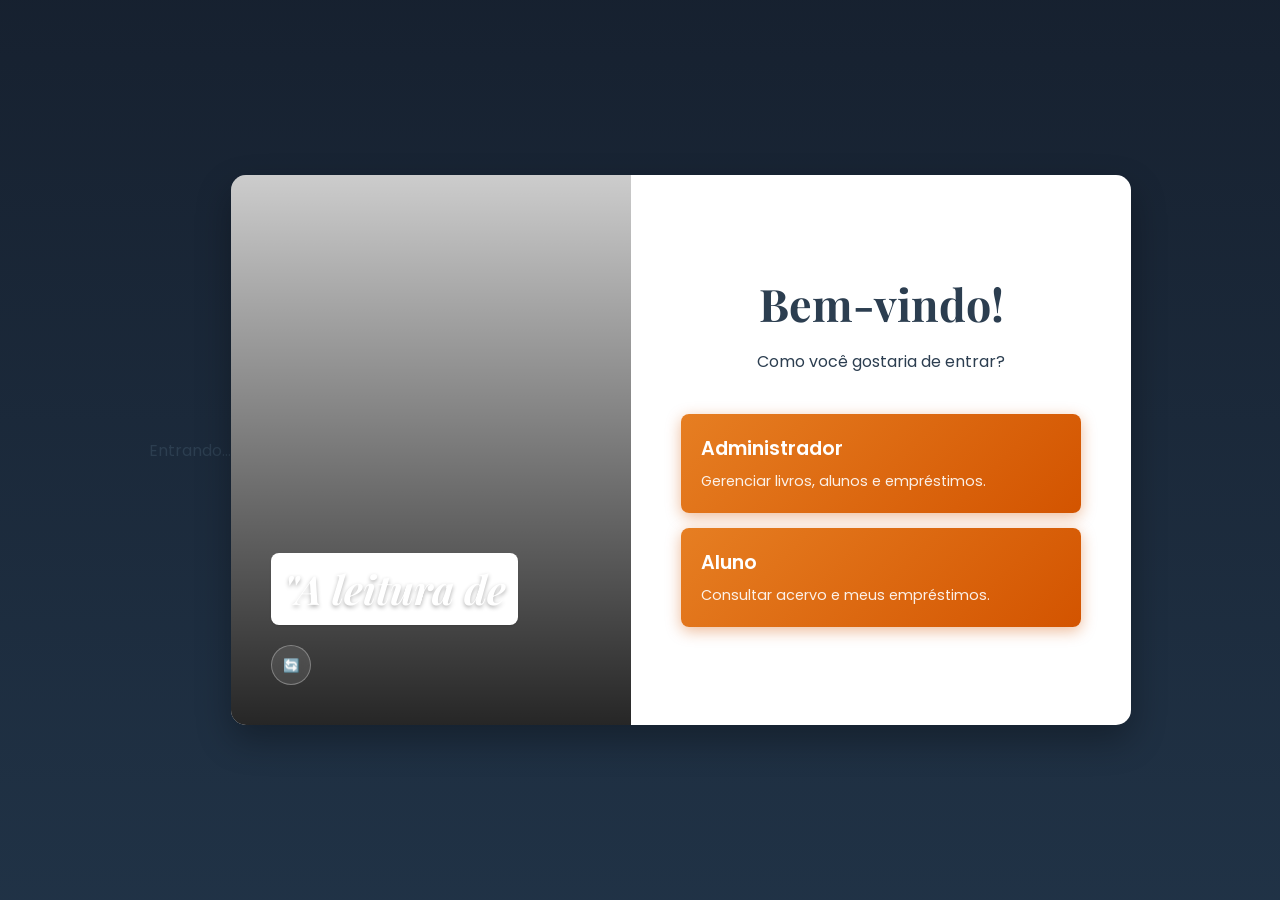
==== commit 55974058: "Update login.html" ====
--- a/login.html
+++ b/login.html
@@ -3,280 +3,688 @@
 <head>
     <meta charset="UTF-8">
     <meta name="viewport" content="width=device-width, initial-scale=1.0">
-    <title>BiblioTech - Acesso</title>
+    <title>BiblioTech - Login</title>
     <link rel="stylesheet" href="styles.css">
     <!-- Importando fontes elegantes do Google Fonts -->
     <link href="https://fonts.googleapis.com/css2?family=Playfair+Display:ital,wght@0,700;1,400&family=Poppins:wght@300;400;600&display=swap" rel="stylesheet">
+    <style>
+        /* Estilos para a animação de sucesso no registro */
+        .success-overlay {
+            position: fixed;
+            top: 0; left: 0; width: 100%; height: 100%;
+            background: rgba(0, 0, 0, 0.85);
+            display: none;
+            justify-content: center;
+            align-items: center;
+            flex-direction: column;
+            z-index: 3000;
+            backdrop-filter: blur(8px);
+            color: white;
+            text-align: center;
+        }
+        .success-icon {
+            font-size: 80px;
+            margin-bottom: 20px;
+            animation: bounceIn 0.8s cubic-bezier(0.68, -0.55, 0.265, 1.55);
+        }
+        @keyframes bounceIn {
+            0% { transform: scale(0.3); opacity: 0; }
+            50% { transform: scale(1.05); opacity: 1; }
+            70% { transform: scale(0.9); }
+            100% { transform: scale(1); }
+        }
+
+        /* Botão para trocar a frase manualmente */
+        .btn-trocar-frase {
+            background: rgba(255, 255, 255, 0.1);
+            border: 1px solid rgba(255, 255, 255, 0.3);
+            color: white;
+            border-radius: 50%;
+            width: 40px;
+            height: 40px;
+            cursor: pointer;
+            margin-top: 20px;
+            transition: all 0.4s cubic-bezier(0.175, 0.885, 0.32, 1.275);
+            display: flex;
+            align-items: center;
+            justify-content: center;
+            backdrop-filter: blur(5px);
+        }
+        .btn-trocar-frase:hover {
+            background: rgba(255, 255, 255, 0.25);
+            transform: scale(1.1) rotate(180deg);
+        }
+
+        /* Correção para evitar sobreposição de abas */
+        .login-form-side > div {
+            display: none; /* Esconde todas por padrão */
+            width: 100%;
+        }
+        .login-form-side > div.active {
+            display: block; /* Mostra apenas a ativa */
+            animation: fadeIn 0.4s ease-out;
+        }
+        @keyframes fadeIn {
+            from { opacity: 0; transform: translateY(5px); }
+            to { opacity: 1; transform: translateY(0); }
+        }
+    </style>
 </head>
 <body>
     <div class="login-container">
+        <!-- Tela de Carregamento -->
+        <div id="loader-overlay" class="loader-overlay">
+            <div class="loader-spinner"></div>
+            <p class="loader-text">Entrando...</p>
+        </div>
+
+        <!-- Tela de Sucesso no Registro -->
+        <div id="success-overlay" class="success-overlay">
+            <div class="success-icon">✅</div>
+            <h2 style="font-family: 'Playfair Display', serif; margin-bottom: 10px;">Conta Criada!</h2>
+            <p style="font-family: 'Poppins', sans-serif; opacity: 0.9;">Redirecionando para o login...</p>
+        </div>
+
         <div class="login-card">
             <!-- Lado da Imagem (Decorativo) -->
             <div class="login-image-side">
                 <div class="overlay-content">
                     <h2 id="frase-destaque"></h2>
                     <p id="autor-frase"></p>
+                    <button onclick="atualizarFrase()" class="btn-trocar-frase" title="Trocar Frase">🔄</button>
                 </div>
             </div>
 
             <!-- Lado do Formulário -->
             <div class="login-form-side">
-                <!-- Botão de Modo Noturno -->
-                <div class="theme-switch-wrapper" style="position: absolute; top: 20px; right: 20px;">
-                    <label class="theme-switch" for="theme-toggle">
-                        <input type="checkbox" id="theme-toggle" />
-                        <span class="slider round"></span>
-                    </label>
+                <!-- Visão de Login (ativa por padrão) -->
+                <div id="login-view" class="active">
+                    <div class="login-header">
+                        <h1>Login</h1>
+                        <p>Acesse o portal de gestão do conhecimento.</p>
+                    </div>
+                    
+                    <form onsubmit="realizarLogin(event)">
+                        <div class="form-group">
+                            <input type="text" id="usuario" placeholder=" " required>
+                            <label for="usuario">Matrícula / Email / Telefone</label>
+                        </div>
+                        
+                        <div class="form-group">
+                            <input type="password" id="senha" placeholder=" " required>
+                            <label for="senha">Senha</label>
+                            <span id="toggle-senha" class="toggle-password" onclick="togglePasswordVisibility()">👁️</span>
+                        </div>
+
+                        <button type="submit" class="btn-primary full-width">Entrar</button>
+                    </form>
+                    
+                    <div class="login-footer">
+                        <span id="register-link-container">Não tem uma conta? <a href="#" onclick="toggleViews(event, 'register')">Registre-se</a></span>
+                        <br><a href="#" onclick="toggleViews(event, 'forgot-password')">Esqueci minha senha</a>
+                    </div>
                 </div>
 
-                <div class="login-header">
-                    <h1>Acessar</h1>
-                    <p>Acesse o portal de gestão do conhecimento.</p>
+                <!-- Visão de Registro -->
+                <div id="register-view">
+                    <div class="login-header">
+                        <h1>Registrar</h1>
+                        <p>Crie sua conta de aluno para acessar o sistema.</p>
+                    </div>
+                    <form onsubmit="realizarRegistro(event)">
+                        <div class="form-group">
+                            <input type="text" id="register-nome" placeholder=" " required oninput="verificarEstadoFormRegistro()">
+                            <label for="register-nome">Nome Completo</label>
+                        </div>
+                        <div class="form-group">
+                            <input type="text" id="register-matricula" placeholder=" " required oninput="verificarEstadoFormRegistro()">
+                            <label for="register-matricula">Matrícula (Ex: RA12345)</label>
+                            <small id="matricula-feedback" class="form-text"></small>
+                        </div>
+                        <div class="form-group">
+                            <input type="password" id="register-senha" placeholder=" " required oninput="verificarEstadoFormRegistro()">
+                            <label for="register-senha">Senha</label>
+                        </div>
+                        <ul class="password-requirements" id="password-strength-feedback" style="display: none;">
+                            <li id="length-check">Pelo menos 8 caracteres</li>
+                            <li id="case-check">Letras maiúsculas e minúsculas</li>
+                            <li id="number-check">Pelo menos um número</li>
+                        </ul>
+                        <button type="submit" class="btn-primary full-width" id="register-submit-btn" disabled>Criar Conta</button>
+                    </form>
+                    <div class="login-footer">
+                        <span>Já tem uma conta? <a href="#" onclick="toggleViews(event, 'login')">Faça o login</a></span>
+                    </div>
                 </div>
-                
-                <form onsubmit="realizarLogin(event)" novalidate>
-                    <div class="form-group">
-                        <label for="usuario">Usuário / Matrícula</label>
-                        <input type="text" id="usuario" placeholder="Ex: admin" required>
-                    </div>
-                    
-                    <div class="form-group">
-                        <label for="senha">Senha</label>
-                        <input type="password" id="senha" placeholder="Sua senha" required>
-                    </div>
-
-                    <button type="submit" class="btn-primary full-width">Entrar</button>
-                </form>
-                
-                <div class="login-footer">
-                    <a href="#" onclick="abrirModalRecuperarSenha(event)">Esqueci minha senha</a>
+
+                <!-- Visão de Esqueci a Senha -->
+                <div id="forgot-password-view">
+                    <div class="login-header">
+                        <h1>Recuperar Senha</h1>
+                        <p>Insira sua matrícula ou e-mail para identificar sua conta.</p>
+                    </div>
+                    <form onsubmit="recuperarSenha(event)">
+                        <div class="form-group">
+                            <input type="text" id="forgot-identifier" placeholder=" " required oninput="this.value = this.value.toUpperCase()">
+                            <label for="forgot-identifier">Matrícula ou E-mail</label>
+                        </div>
+                        <button type="submit" class="btn-primary full-width">Identificar Usuário</button>
+                    </form>
+                    <div class="login-footer">
+                        <span>Lembrou a senha? <a href="#" onclick="toggleViews(event, 'login')">Faça o login</a></span>
+                    </div>
+                </div>
+
+                <!-- Visão de Alterar Senha -->
+                <div id="reset-password-view">
+                    <div class="login-header">
+                        <h1>Nova Senha</h1>
+                        <p>Crie uma senha forte para sua segurança.</p>
+                    </div>
+                    <form onsubmit="realizarAlteracaoSenha(event)">
+                        <div class="form-group">
+                            <input type="password" id="reset-nova-senha" placeholder=" " required oninput="verificarEstadoFormReset()">
+                            <label for="reset-nova-senha">Nova Senha</label>
+                        </div>
+                        <div class="form-group">
+                            <input type="password" id="reset-confirmar-senha" placeholder=" " required oninput="verificarEstadoFormReset()">
+                            <label for="reset-confirmar-senha">Confirmar Nova Senha</label>
+                        </div>
+                        <ul class="password-requirements" id="password-strength-feedback-reset" style="display: none;">
+                            <li id="reset-length-check">Pelo menos 8 caracteres</li>
+                            <li id="reset-case-check">Letras maiúsculas e minúsculas</li>
+                            <li id="reset-number-check">Pelo menos um número</li>
+                        </ul>
+                        <button type="submit" class="btn-primary full-width" id="reset-submit-btn" disabled>Redefinir Senha</button>
+                    </form>
+                    <div class="login-footer">
+                        <span>Lembrou a senha? <a href="#" onclick="toggleViews(event, 'login')">Faça o login</a></span>
+                    </div>
                 </div>
             </div>
         </div>
     </div>
 
-    <!-- Modal de Recuperação de Senha -->
-    <div id="recuperar-senha-modal" class="modal">
-        <div class="modal-content" style="max-width: 450px;">
-            <span class="close-button" onclick="fecharModalRecuperarSenha()">&times;</span>
-            <h2>Redefinir Senha</h2>
-            <p>Informe sua matrícula ou e-mail para iniciar a redefinição. (Simulação)</p>
-            <form onsubmit="recuperarSenha(event)">
-                <div class="form-group">
-                    <label for="matricula-recuperar">Matrícula ou E-mail</label>
-                    <input type="text" id="matricula-recuperar" placeholder="Sua matrícula" required>
-                </div>
-                <button type="submit" class="btn-primary full-width">Recuperar</button>
-            </form>
-            <div id="resultado-recuperacao" style="margin-top: 20px; text-align: center;"></div>
-        </div>
-    </div>
-
-    <!-- Tela de Carregamento com Animação de Livro -->
-    <div id="loading-overlay">
-        <div class="book">
-            <div class="book__pg-shadow"></div>
-            <div class="book__pg"></div>
-            <div class="book__pg book__pg--2"></div>
-            <div class="book__pg book__pg--3"></div>
-            <div class="book__pg book__pg--4"></div>
-            <div class="book__pg book__pg--5"></div>
-        </div>
-        <p>Verificando, aguarde...</p>
-    </div>
-
-    <!-- Tela de Sucesso (Acesso Concedido) -->
-    <div id="success-overlay">
-        <div class="success-icon">✔️</div>
-        <div class="success-message">Acesso Concedido!</div>
-        <p style="margin-top: 10px; font-size: 1.1rem; opacity: 0.9;">Redirecionando para a BiblioTech...</p>
-    </div>
-
     <script>
-        // Redirecionamento automático: se o usuário já estiver logado, vai direto para a home
-        if (localStorage.getItem('usuarioLogado')) {
-            window.location.href = "index.html";
-        }
-
         // Frases motivacionais aleatórias
         const frases = [
             { texto: "Um livro é um sonho que você segura na mão.", autor: "Neil Gaiman" },
-            { texto: "Ler é viajar sem sair do lugar.", autor: "Autor Desconhecido" },
+            { texto: "A literatura é a maneira mais agradável de ignorar a vida.", autor: "Fernando Pessoa" },
+            { texto: "A leitura de todos os bons livros é como uma conversa com as melhores mentes dos séculos passados.", autor: "René Descartes" },
+            { texto: "Ler é ganhar asas para o mundo.", autor: "Chris S. Bráz" },
             { texto: "A leitura engrandece a alma.", autor: "Voltaire" },
             { texto: "Quem não lê, mal fala, mal ouve, mal vê.", autor: "Malba Tahan" },
-            { texto: "Muitos homens iniciaram uma nova era na sua vida a partir da leitura de um livro.", autor: "Henry David Thoreau" },
             { texto: "Os livros não mudam o mundo, quem muda o mundo são as pessoas. Os livros só mudam as pessoas.", autor: "Mário Quintana" },
             { texto: "A leitura é para o intelecto o que o exercício é para o corpo.", autor: "Joseph Addison" },
-            { texto: "Sempre imaginei que o paraíso fosse uma espécie de livraria.", autor: "Jorge Luis Borges" }
+            { texto: "Sempre imaginei que o paraíso fosse uma espécie de biblioteca.", autor: "Jorge Luis Borges" },
+            { texto: "Um leitor vive mil vidas antes de morrer, o homem que nunca lê vive apenas uma.", autor: "George R. R. Martin" }
         ];
 
         // Seleciona uma frase aleatória ao carregar
         const fraseEl = document.getElementById('frase-destaque');
         const autorEl = document.getElementById('autor-frase');
+        let indiceAtual = -1; // Para garantir que a primeira seleção sempre aconteça
+        let trocandoFrase = false; // Trava para evitar sobreposição de animações
         
-        const indiceAleatorio = Math.floor(Math.random() * frases.length);
-        fraseEl.textContent = `"${frases[indiceAleatorio].texto}"`;
-        autorEl.textContent = `– ${frases[indiceAleatorio].autor}`;
-
-        // --- Lógica do Modo Noturno ---
-        const darkModeToggle = document.getElementById('theme-toggle');
-
-        function toggleDarkMode() {
-            document.body.classList.toggle('dark-mode');
-            const isDarkMode = document.body.classList.contains('dark-mode');
-            localStorage.setItem('theme', isDarkMode ? 'dark' : 'light');
-        }
-
-        // Aplica o tema ao carregar a página
-        if (localStorage.getItem('theme') === 'dark') {
-            document.body.classList.add('dark-mode');
-            if (darkModeToggle) darkModeToggle.checked = true;
-        }
-
-        // Adiciona o evento de clique ao botão
-        if (darkModeToggle) {
-            darkModeToggle.addEventListener('change', toggleDarkMode);
-        }
-        // --- Fim da Lógica do Modo Noturno ---
-
-        // --- Lógica de Recuperação de Senha ---
-        // OBS: A lista de alunos é duplicada aqui para a simulação,
-        // pois a página de login não carrega o script.js principal.
-
-        /**
-         * Gera um som de sucesso (arpejo ascendente) via Web Audio API
-         */
-        function playSuccessSound() {
-            try {
-                const audioCtx = new (window.AudioContext || window.webkitAudioContext)();
-                const frequencias = [523.25, 659.25, 783.99, 1046.50]; // Notas C5, E5, G5, C6
-                
-                frequencias.forEach((freq, i) => {
-                    const osc = audioCtx.createOscillator();
-                    const gain = audioCtx.createGain();
-                    
-                    osc.type = 'sine';
-                    osc.frequency.setValueAtTime(freq, audioCtx.currentTime + (i * 0.1));
-                    gain.gain.setValueAtTime(0.1, audioCtx.currentTime + (i * 0.1));
-                    gain.gain.exponentialRampToValueAtTime(0.01, audioCtx.currentTime + (i * 0.1) + 0.4);
-                    
-                    osc.connect(gain);
-                    gain.connect(audioCtx.destination);
-                    osc.start(audioCtx.currentTime + (i * 0.1));
-                    osc.stop(audioCtx.currentTime + (i * 0.1) + 0.4);
+        // Função para o efeito de máquina de escrever
+        function typeWriter(element, text, speed, callback) {
+            let i = 0;
+            element.innerHTML = ''; // Limpa o conteúdo anterior
+            element.classList.add('typing'); // Adiciona a classe para mostrar o cursor
+
+            function type() {
+                if (i < text.length) {
+                    element.innerHTML += text.charAt(i);
+                    i++;
+                    setTimeout(type, speed);
+                } else {
+                    element.classList.remove('typing'); // Remove a classe para esconder o cursor
+                    if (callback) {
+                        callback(); // Chama a função de callback (para mostrar o autor)
+                    }
+                }
+            }
+            type();
+        }
+
+        function atualizarFrase() {
+            if (trocandoFrase) return; // Impede nova troca se uma animação estiver em curso
+            trocandoFrase = true;
+
+            let novoIndice;
+            // Garante que a nova frase não seja a mesma que a atual
+            do {
+                novoIndice = Math.floor(Math.random() * frases.length);
+            } while (frases.length > 1 && novoIndice === indiceAtual);
+            indiceAtual = novoIndice;
+            const fraseSelecionada = frases[indiceAtual];
+
+            // Efeito de fade out para a frase e autor
+            fraseEl.style.opacity = 0;
+            autorEl.style.opacity = 0;
+
+            setTimeout(() => {
+                fraseEl.style.opacity = 1; // Torna o container da frase visível
+                typeWriter(fraseEl, `"${fraseSelecionada.texto}"`, 50, () => {
+                    // Callback: quando a frase terminar, mostra o autor com fade in
+                    autorEl.textContent = `– ${fraseSelecionada.autor}`;
+                    autorEl.style.opacity = 1;
+                    trocandoFrase = false; // Libera para uma nova troca
                 });
-            } catch (e) { console.warn("Áudio bloqueado."); }
-        }
-
-        /**
-         * Gera partículas de confete na tela de sucesso
-         */
-        function lancarConfetes() {
-            const overlay = document.getElementById('success-overlay');
-            const cores = ['#f1c40f', '#e74c3c', '#3498db', '#9b59b6', '#2ecc71', '#f39c12', '#ffffff'];
+            }, 600); // Espera a transição de fade out ser completa
+        }
+
+        // Atualiza a frase imediatamente e depois a cada 10 segundos
+        atualizarFrase();
+        setInterval(atualizarFrase, 10000); // 10000 ms = 10 segundos
+        
+        // Dados simulados de alunos para garantir que a página de login funcione de forma independente
+        const alunos = JSON.parse(localStorage.getItem('alunos')) || [
+            // SENHAS ARMAZENADAS COMO HASH SHA-256. NUNCA ARMAZENE SENHAS EM TEXTO PURO.
+            // '123' -> a665a45920422f9d417e4867efdc4fb8a04a1f3fff1fa07e998e86f7f7a27ae3 (Maria)
+            // '456' -> d4735e3a265e16eee03f59718b9b5d03019c07d8b6c51f90da3a666eec13ab35 (Pedro)
+            // '123456' -> 8d969eef6ecad3c29a3a629280e686cf0c3f5d5a86aff3ca12020c923adc6c92 (Admin)
+            { id: 1, nome: 'Maria Oliveira', matricula: 'RA001', email: 'maria@email.com', telefone: '11999990001', senha: 'a665a45920422f9d417e4867efdc4fb8a04a1f3fff1fa07e998e86f7f7a27ae3' },
+            { id: 2, nome: 'Pedro Santos', matricula: 'RA002', email: 'pedro@email.com', telefone: '11999990002', senha: 'd4735e3a265e16eee03f59718b9b5d03019c07d8b6c51f90da3a666eec13ab35' },
+            { id: 3, nome: 'Administrador', matricula: '0000110732192x', email: 'admin@bibliotech.com', telefone: '11999999999', senha: '8d969eef6ecad3c29a3a629280e686cf0c3f5d5a86aff3ca12020c923adc6c92' }
+        ];
+
+        // Função auxiliar para criar um hash SHA-256 de uma string (senha)
+        async function hashPassword(password) {
+            const encoder = new TextEncoder();
+            const data = encoder.encode(password);
+            const hashBuffer = await crypto.subtle.digest('SHA-256', data);
+            const hashArray = Array.from(new Uint8Array(hashBuffer));
+            const hashHex = hashArray.map(b => b.toString(16).padStart(2, '0')).join('');
+            return hashHex;
+        }
+
+        // Salva os dados no localStorage se ainda não existirem, para que o painel principal os veja
+        if (!localStorage.getItem('alunos')) {
+            localStorage.setItem('alunos', JSON.stringify(alunos));
+        }
+        
+        let usuarioEmRecuperacao = null;
+
+        async function realizarLogin(event) {
+            event.preventDefault();
+
+            const params = new URLSearchParams(window.location.search);
+            const expectedRole = params.get('role');
+
+            if (!expectedRole) {
+                alert('Perfil de usuário não especificado. Por favor, recarregue a página e selecione um perfil.');
+                window.location.reload();
+                return;
+            }
+
+            const loginInput = document.getElementById('usuario').value;
+            const senha = document.getElementById('senha').value;
+            const hashedPassword = await hashPassword(senha);
+
+            const userFound = alunos.find(u => 
+                (u.matricula === loginInput || u.email === loginInput || u.telefone === loginInput) && 
+                u.senha === hashedPassword
+            );
+
+            let loginSuccess = false;
+            let userRole = '';
+            let userName = '';
+
+            if (userFound) {
+                // A verificação de admin agora é feita pelo ID do usuário,
+                // pois a matrícula pode mudar. O ID=3 é reservado para o admin.
+                const isAdminUser = userFound.id === 3;
+
+                if (expectedRole === 'admin' && isAdminUser) {
+                    loginSuccess = true;
+                    userRole = 'admin';
+                    userName = userFound.nome;
+                } else if (expectedRole === 'student' && !isAdminUser) {
+                    loginSuccess = true;
+                    userRole = 'user'; // O sistema usa 'user' para alunos
+                    userName = userFound.nome;
+                }
+            }
+
+            if (loginSuccess) {
+                document.getElementById('loader-overlay').style.display = 'flex';
+                setTimeout(() => {
+                    localStorage.setItem('usuarioLogado', userName);
+                    localStorage.setItem('userRole', userRole);
+                    window.location.href = "index.html";
+                }, 1500);
+            } else {
+                alert('Usuário ou senha incorretos para o perfil selecionado.');
+            }
+        }
+
+        async function realizarRegistro(event) {
+            event.preventDefault();
+
+            if (document.getElementById('register-submit-btn').disabled) {
+                alert('Por favor, preencha o formulário corretamente. Verifique se a matrícula está disponível e se a senha atende aos critérios.');
+                return;
+            }
+
+            const nome = document.getElementById('register-nome').value;
+            const matricula = document.getElementById('register-matricula').value;
+            const senha = document.getElementById('register-senha').value;
+            const hashedPassword = await hashPassword(senha);
+
+            // Verifica se a matrícula já existe
+            const matriculaExistente = alunos.find(u => u.matricula.toLowerCase() === matricula.toLowerCase());
+            if (matriculaExistente) {
+                alert('Esta matrícula já está cadastrada. Por favor, tente fazer o login ou use outra matrícula.');
+                return;
+            }
+
+            const novoAluno = {
+                id: Date.now(), // ID único
+                nome: nome,
+                matricula: matricula,
+                senha: hashedPassword
+            };
+
+            alunos.push(novoAluno);
+            localStorage.setItem('alunos', JSON.stringify(alunos));
+
+            // Exibe a animação de sucesso
+            const successOverlay = document.getElementById('success-overlay');
+            successOverlay.style.display = 'flex';
             
-            for (let i = 0; i < 100; i++) {
-                const confetti = document.createElement('div');
-                confetti.className = 'confetti';
-                
-                // Posicionamento e estilo aleatório
-                confetti.style.left = Math.random() * 100 + '%';
-                confetti.style.backgroundColor = cores[Math.floor(Math.random() * cores.length)];
-                confetti.style.width = (Math.random() * 8 + 5) + 'px';
-                confetti.style.height = (Math.random() * 8 + 5) + 'px';
-                confetti.style.animationDuration = (Math.random() * 2 + 1) + 's';
-                confetti.style.animationDelay = (Math.random() * 0.5) + 's';
-                
-                overlay.appendChild(confetti);
-            }
-        }
-
-        const mockAlunos = [
-            { id: 1, nome: 'Maria Oliveira', matricula: 'RA001', senha: '123', email: 'maria.o@email.com' },
-            { id: 2, nome: 'Pedro Santos', matricula: 'RA002', senha: '456', email: 'pedro.s@email.com' },
-            { id: 3, nome: 'Davi Soares', matricula: 'admin', senha: 'admin', email: 'davi.s@email.com' }
-        ];
-
-        const modalRecuperar = document.getElementById('recuperar-senha-modal');
-        const resultadoRecuperacaoEl = document.getElementById('resultado-recuperacao');
-
-        function abrirModalRecuperarSenha(event) {
-            event.preventDefault();
-            resultadoRecuperacaoEl.innerHTML = ''; // Limpa resultados anteriores
-            document.getElementById('matricula-recuperar').value = ''; // Limpa input
-            modalRecuperar.style.display = 'flex';
-        }
-
-        function fecharModalRecuperarSenha() {
-            const content = modalRecuperar.querySelector('.modal-content');
-            if (content) {
-                content.classList.add('closing');
-                content.addEventListener('animationend', () => {
-                    modalRecuperar.style.display = 'none';
-                    content.classList.remove('closing');
-                }, { once: true });
+            setTimeout(() => {
+                successOverlay.style.display = 'none';
+                document.querySelector('#register-view form').reset(); // Limpa o formulário
+                toggleViews(null, 'login'); // Volta para a tela de login
+            }, 2500);
+        }
+
+        function validarForcaSenha() {
+            const senha = document.getElementById('register-senha').value;
+            const feedbackContainer = document.getElementById('password-strength-feedback');
+            const lengthCheck = document.getElementById('length-check');
+            const caseCheck = document.getElementById('case-check');
+            const numberCheck = document.getElementById('number-check');
+
+            feedbackContainer.style.display = senha.length > 0 ? 'block' : 'none';
+
+            const isLengthValid = senha.length >= 8;
+            lengthCheck.className = isLengthValid ? 'valid' : 'invalid';
+
+            const isCaseValid = /[a-z]/.test(senha) && /[A-Z]/.test(senha);
+            caseCheck.className = isCaseValid ? 'valid' : 'invalid';
+
+            const isNumberValid = /\d/.test(senha);
+            numberCheck.className = isNumberValid ? 'valid' : 'invalid';
+
+            return isLengthValid && isCaseValid && isNumberValid;
+        }
+
+        function verificarEstadoFormRegistro() {
+            const matriculaInput = document.getElementById('register-matricula');
+            const matriculaFeedback = document.getElementById('matricula-feedback');
+            const submitBtn = document.getElementById('register-submit-btn');
+
+            // --- 1. Validação da Matrícula ---
+            const matriculaValue = matriculaInput.value.trim().toLowerCase();
+            let isMatriculaAvailable = false;
+
+            if (matriculaValue === '') {
+                matriculaFeedback.textContent = '';
+                matriculaFeedback.className = 'form-text';
+                matriculaInput.classList.remove('invalid');
+                isMatriculaAvailable = false; // Não pode registrar com matrícula vazia
             } else {
-                modalRecuperar.style.display = 'none';
-            }
+                const matriculaExistente = alunos.find(u => u.matricula.toLowerCase() === matriculaValue);
+                if (matriculaExistente) {
+                    matriculaFeedback.textContent = 'Matrícula já cadastrada.';
+                    matriculaFeedback.className = 'form-text error';
+                    matriculaInput.classList.add('invalid');
+                    isMatriculaAvailable = false;
+                } else {
+                    matriculaFeedback.textContent = 'Matrícula disponível.';
+                    matriculaFeedback.className = 'form-text success';
+                    matriculaInput.classList.remove('invalid');
+                    isMatriculaAvailable = true;
+                }
+            }
+
+            // --- 2. Validação da Senha e Nome ---
+            const isPasswordStrong = validarForcaSenha();
+            const isNomeFilled = document.getElementById('register-nome').value.trim() !== '';
+
+            // --- 3. Habilitar/Desabilitar Botão ---
+            submitBtn.disabled = !(isMatriculaAvailable && isPasswordStrong && isNomeFilled);
+        }
+
+        function validarForcaNovaSenha() {
+            const senha = document.getElementById('reset-nova-senha').value;
+            const feedbackContainer = document.getElementById('password-strength-feedback-reset');
+            const lengthCheck = document.getElementById('reset-length-check');
+            const caseCheck = document.getElementById('reset-case-check');
+            const numberCheck = document.getElementById('reset-number-check');
+            feedbackContainer.style.display = senha.length > 0 ? 'block' : 'none';
+            const isLengthValid = senha.length >= 8;
+            lengthCheck.className = isLengthValid ? 'valid' : 'invalid';
+            const isCaseValid = /[a-z]/.test(senha) && /[A-Z]/.test(senha);
+            caseCheck.className = isCaseValid ? 'valid' : 'invalid';
+            const isNumberValid = /\d/.test(senha);
+            numberCheck.className = isNumberValid ? 'valid' : 'invalid';
+            return isLengthValid && isCaseValid && isNumberValid;
+        }
+
+        function verificarEstadoFormReset() {
+            const nova = document.getElementById('reset-nova-senha').value;
+            const confirma = document.getElementById('reset-confirmar-senha').value;
+            const submitBtn = document.getElementById('reset-submit-btn');
+            submitBtn.disabled = !(validarForcaNovaSenha() && nova === confirma && nova !== '');
         }
 
         function recuperarSenha(event) {
             event.preventDefault();
-            const identificador = document.getElementById('matricula-recuperar').value.toLowerCase();
-            const alunoEncontrado = mockAlunos.find(aluno => 
-                aluno.matricula.toLowerCase() === identificador || 
-                (aluno.email && aluno.email.toLowerCase() === identificador));
-
-            if (alunoEncontrado && alunoEncontrado.email) {
-                resultadoRecuperacaoEl.innerHTML = `<p style="color: #27ae60; font-weight: bold;">Instruções para redefinir a senha foram enviadas para o e-mail: <strong>${alunoEncontrado.email}</strong></p>`;
+            const identifier = document.getElementById('forgot-identifier').value.toLowerCase();
+            const usuarioEncontrado = alunos.find(u => 
+                (u.email && u.email.toLowerCase() === identifier) || 
+                (u.matricula && u.matricula.toLowerCase() === identifier)
+            );
+
+            if (usuarioEncontrado) {
+                usuarioEmRecuperacao = usuarioEncontrado;
+                toggleViews(null, 'reset-password');
             } else {
-                resultadoRecuperacaoEl.innerHTML = `<p style="color: #e74c3c; font-weight: bold;">Usuário não encontrado. Verifique a matrícula e tente novamente.</p>`;
-            }
-        }
-
-        // Fecha o modal se clicar fora dele
-        window.addEventListener('click', (event) => { if (event.target == modalRecuperar) fecharModalRecuperarSenha(); });
-        // --- Fim da Lógica de Recuperação de Senha ---
-
-        function realizarLogin(event) {
+                alert('Usuário não encontrado em nossa base de dados.');
+            }
+        }
+
+        async function realizarAlteracaoSenha(event) {
             event.preventDefault();
-
-            const usuarioInput = document.getElementById('usuario');
+            const novaSenha = document.getElementById('reset-nova-senha').value;
+            const hashedPassword = await hashPassword(novaSenha);
+
+            if (!usuarioEmRecuperacao) {
+                alert('Erro na sessão de recuperação. Por favor, tente identificar sua conta novamente.');
+                toggleViews(null, 'forgot-password');
+                return;
+            }
+
+            const index = alunos.findIndex(u => u.id === usuarioEmRecuperacao.id);
+            if (index !== -1) {
+                // Atualiza a senha no array em memória e persiste no localStorage
+                alunos[index].senha = hashedPassword;
+                localStorage.setItem('alunos', JSON.stringify(alunos));
+                
+                // Preenche o campo de login com a matrícula do usuário para facilitar o acesso
+                document.getElementById('usuario').value = alunos[index].matricula;
+
+                alert('Senha alterada com sucesso! Agora você já pode entrar com sua nova senha.');
+                usuarioEmRecuperacao = null;
+                toggleViews(null, 'login');
+            }
+        }
+
+        function toggleViews(event, viewName = 'login') {
+            if (event) event.preventDefault();
+
+            const views = document.querySelectorAll('.login-form-side > div[id$="-view"]');
+            
+            // Remove a classe 'active' de todas as visões
+            views.forEach(view => view.classList.remove('active'));
+
+            // Adiciona a classe 'active' à visão alvo
+            const targetView = document.getElementById(`${viewName}-view`);
+            if (targetView) {
+                targetView.classList.add('active');
+            }
+
+            // Limpa os formulários que não estão ativos ao voltar para o login
+            if (viewName === 'login') {
+                const otherForms = ['#register-view form', '#forgot-password-view form', '#reset-password-view form'];
+                otherForms.forEach(selector => {
+                    const form = document.querySelector(selector);
+                    if (form) form.reset();
+                });
+                verificarEstadoFormRegistro();
+            }
+        }
+
+        function togglePasswordVisibility() {
             const senhaInput = document.getElementById('senha');
-            const loginCard = document.querySelector('.login-card');
-            const loading = document.getElementById('loading-overlay');
-            const success = document.getElementById('success-overlay');
-
-            // Validação customizada com efeito de vibração
-            if (!usuarioInput.value.trim() || !senhaInput.value.trim()) {
-                loginCard.classList.add('shake');
-                setTimeout(() => loginCard.classList.remove('shake'), 500);
-                return;
-            }
-
-            const usuario = usuarioInput.value;
-
-            // Mostra a tela de carregamento
-            loading.style.display = 'flex';
-
-            // Simula um tempo de processamento curto
-            setTimeout(() => {
-                loading.style.display = 'none';
-                
-                // Liberação total: qualquer usuário e senha são aceitos
-                localStorage.setItem('usuarioLogado', usuario);
-                localStorage.setItem('userRole', usuario.toLowerCase() === 'admin' ? 'admin' : 'user');
-
-                // Ativa a animação de sucesso
-                success.style.display = 'flex';
-                playSuccessSound(); // Toca o som simultaneamente com a animação
-                lancarConfetes();   // Dispara os confetes
-
-                setTimeout(() => {
-                    window.location.href = "index.html";
-                }, 2200); // Tempo para o usuário ver a animação
-            }, 1200);
+            const toggleIcon = document.getElementById('toggle-senha');
+
+            // Verifica o tipo atual do input
+            if (senhaInput.type === 'password') {
+                // Muda para texto e atualiza o ícone
+                senhaInput.type = 'text';
+                toggleIcon.textContent = '🙈';
+            } else {
+                // Muda de volta para senha e atualiza o ícone
+                senhaInput.type = 'password';
+                toggleIcon.textContent = '👁️';
+            }
+        }
+
+        // Atualiza a UI com base no perfil escolhido
+        document.addEventListener('DOMContentLoaded', () => {
+            const params = new URLSearchParams(window.location.search);
+            const role = params.get('role');
+            const loginHeader = document.querySelector('.login-header h1');
+            const loginSubtext = document.querySelector('.login-header p');
+            const form = document.querySelector('form');
+            const registerLinkContainer = document.getElementById('register-link-container');
+
+            if (role === 'admin') {
+                document.querySelector('#login-view .login-header h1').textContent = 'Login Admin';
+                document.querySelector('#login-view .login-header p').textContent = 'Acesse o painel de controle administrativo.';
+                if (registerLinkContainer) registerLinkContainer.style.display = 'none'; // Esconde link de registro para admin
+            } else if (role === 'student') {
+                document.querySelector('#login-view .login-header h1').textContent = 'Login Aluno';
+                document.querySelector('#login-view .login-header p').textContent = 'Acesse o portal do aluno.';
+                if (registerLinkContainer) registerLinkContainer.style.display = 'inline'; // Garante que o link apareça
+            } else {
+                // Caso o usuário acesse a página de login diretamente
+                const loginView = document.getElementById('login-view');
+
+                // Remove o formulário e o rodapé, deixando apenas o cabeçalho.
+                const form = loginView.querySelector('form');
+                if (form) form.remove();
+                const footer = loginView.querySelector('.login-footer');
+                if (footer) footer.remove();
+
+                // Altera o cabeçalho para a seleção de perfil.
+                const loginHeader = loginView.querySelector('.login-header');
+                if (loginHeader) {
+                    loginHeader.querySelector('h1').textContent = 'Bem-vindo!';
+                    loginHeader.querySelector('p').textContent = 'Como você gostaria de entrar?';
+                    // Remove a animação de digitação para evitar problemas de layout.
+                    const h1 = loginHeader.querySelector('h1');
+                    h1.style.animation = 'none';
+                    h1.style.borderRight = 'none';
+                    h1.style.width = 'auto'; // Permite que o texto se ajuste.
+                }
+
+                // Adiciona os botões de seleção de perfil.
+                const roleButtonsContainer = document.createElement('div');
+                roleButtonsContainer.innerHTML = `
+                    <div class="role-selection-wrapper">
+                        <a href="?role=admin" class="role-selection-btn">
+                            <span class="role-title">Administrador</span>
+                            <span class="role-description">Gerenciar livros, alunos e empréstimos.</span>
+                        </a>
+                        <a href="?role=student" class="role-selection-btn">
+                            <span class="role-title">Aluno</span>
+                            <span class="role-description">Consultar acervo e meus empréstimos.</span>
+                        </a>
+                    </div>
+                `;
+                loginView.appendChild(roleButtonsContainer);
+
+                // Adiciona estilos para os novos botões de seleção de perfil
+                const style = document.createElement('style');
+                style.textContent = `
+                    .role-selection-wrapper {
+                        display: flex;
+                        flex-direction: column;
+                        gap: 15px;
+                        margin-top: 30px;
+                    }
+                    .role-selection-btn {
+                        display: block;
+                        text-decoration: none;
+                        color: white;
+                        background: linear-gradient(135deg, #e67e22 0%, #d35400 100%);
+                        padding: 20px;
+                        border-radius: 8px;
+                        text-align: left;
+                        transition: transform 0.2s, box-shadow 0.2s;
+                        box-shadow: 0 4px 15px rgba(211, 84, 0, 0.4);
+                    }
+                    .role-selection-btn:hover {
+                        transform: translateY(-3px);
+                        box-shadow: 0 6px 20px rgba(211, 84, 0, 0.6);
+                    }
+                    .role-selection-btn .role-title {
+                        font-size: 1.2rem;
+                        font-weight: 600;
+                        display: block;
+                        margin-bottom: 5px;
+                    }
+                    .role-selection-btn .role-description {
+                        font-size: 0.9rem;
+                        opacity: 0.9;
+                    }
+                `;
+                document.head.appendChild(style);
+            }
+        });
+
+        // Efeito Parallax no fundo
+        document.addEventListener('mousemove', function(e) {
+            const loginContainer = document.querySelector('.login-container');
+            if (!loginContainer) return;
+
+            const { clientX, clientY } = e;
+            const { innerWidth, innerHeight } = window;
+
+            const offsetX = (clientX - innerWidth / 2) / (innerWidth / 2); // -1 a 1
+            const offsetY = (clientY - innerHeight / 2) / (innerHeight / 2); // -1 a 1
+
+            const parallaxStrength = 15; // Intensidade do efeito em pixels
+            loginContainer.style.setProperty('--parallax-x', `${-offsetX * parallaxStrength}px`);
+            loginContainer.style.setProperty('--parallax-y', `${-offsetY * parallaxStrength}px`);
+        });
+
+        // Efeito de brilho no card de login
+        const loginCard = document.querySelector('.login-card');
+        if (loginCard) {
+            loginCard.addEventListener('mousemove', function(e) {
+                const rect = loginCard.getBoundingClientRect();
+                const x = e.clientX - rect.left;
+                const y = e.clientY - rect.top;
+                loginCard.style.setProperty('--mouse-x', `${x}px`);
+                loginCard.style.setProperty('--mouse-y', `${y}px`);
+            });
         }
     </script>
 </body>
-</html>+</html>
